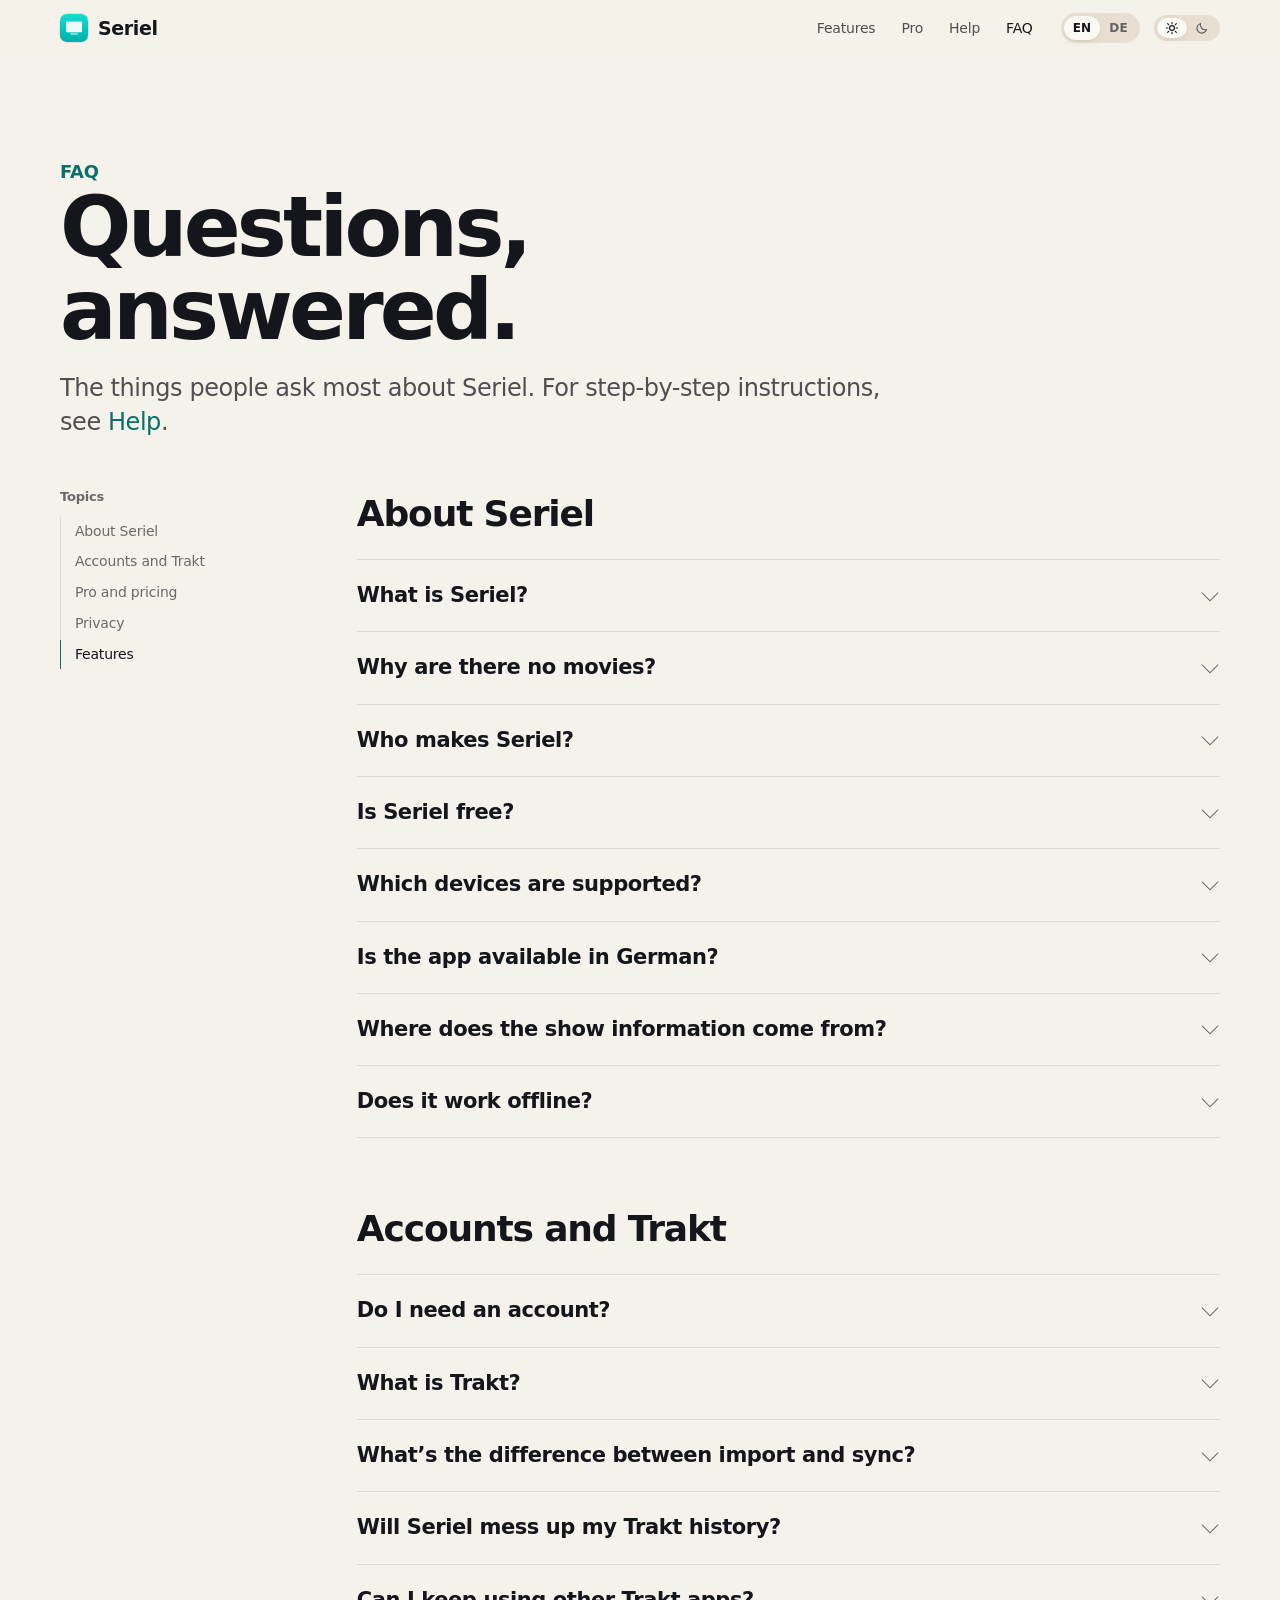
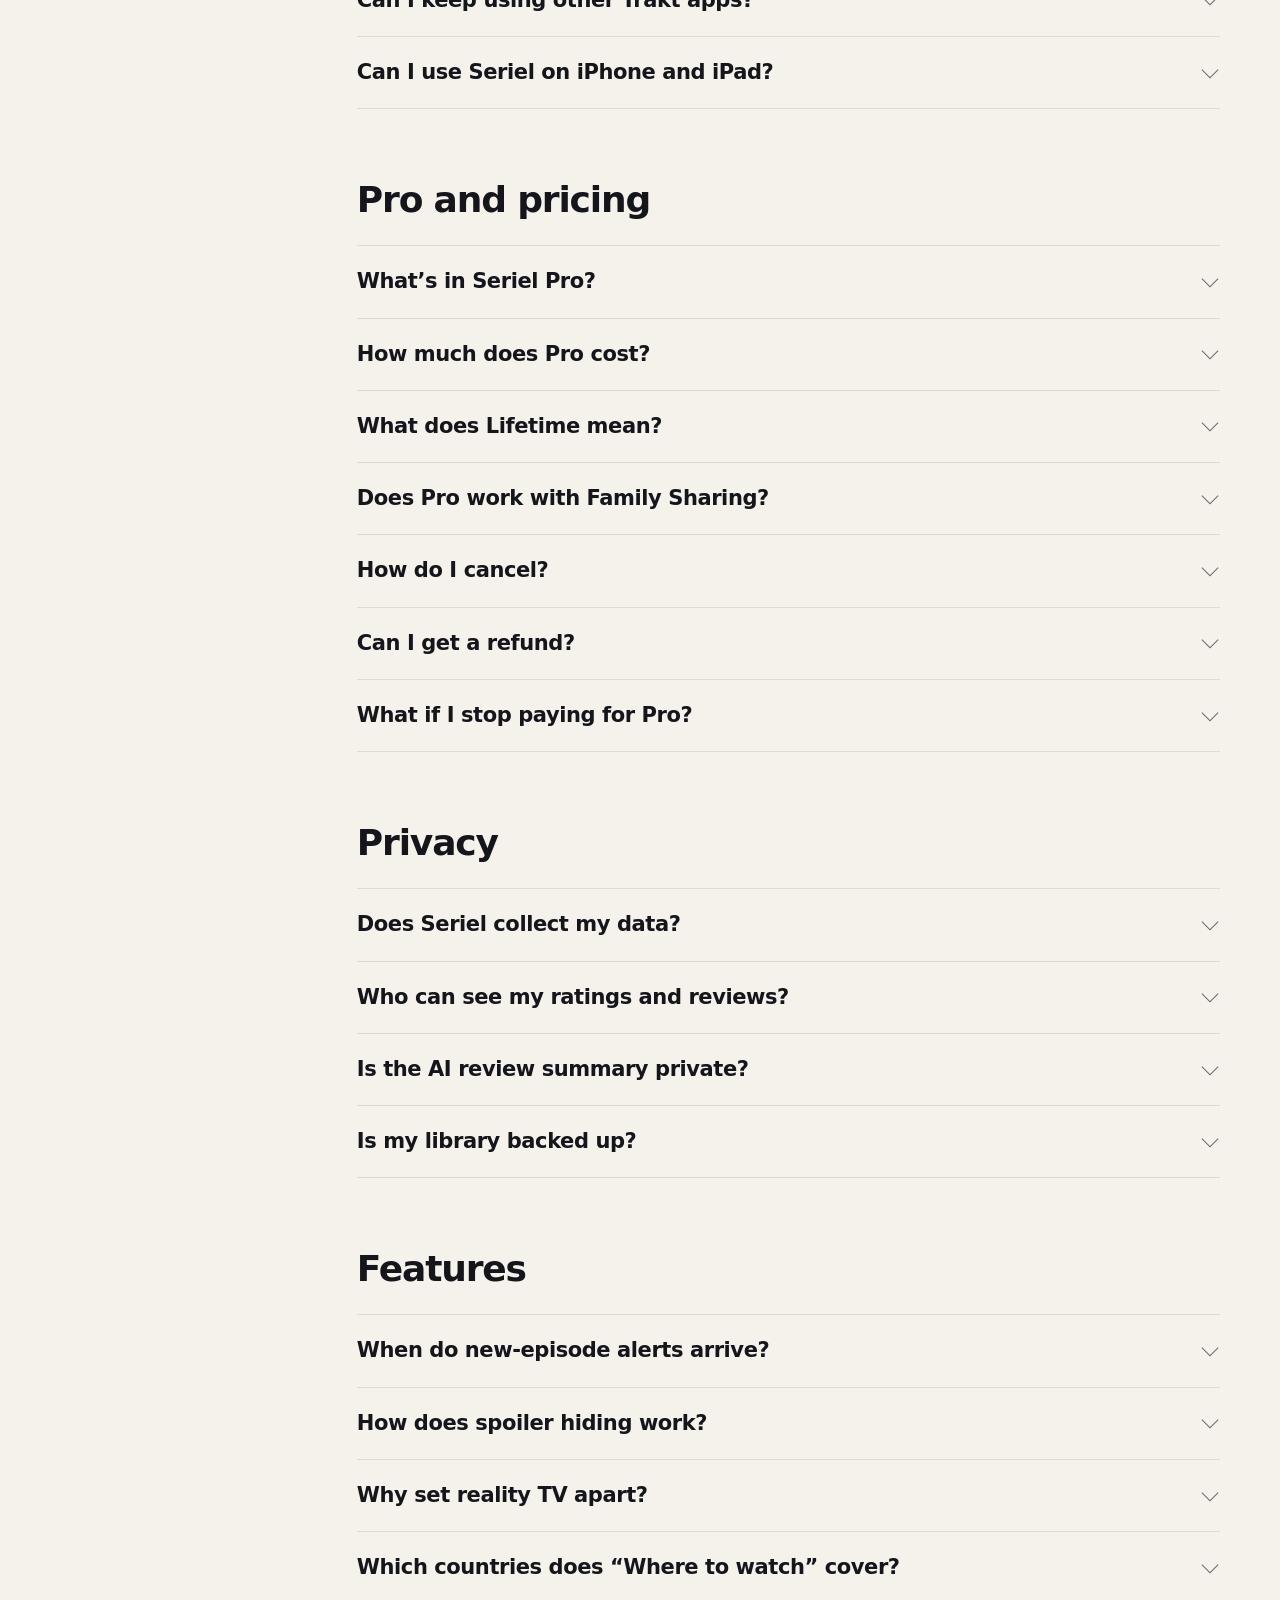
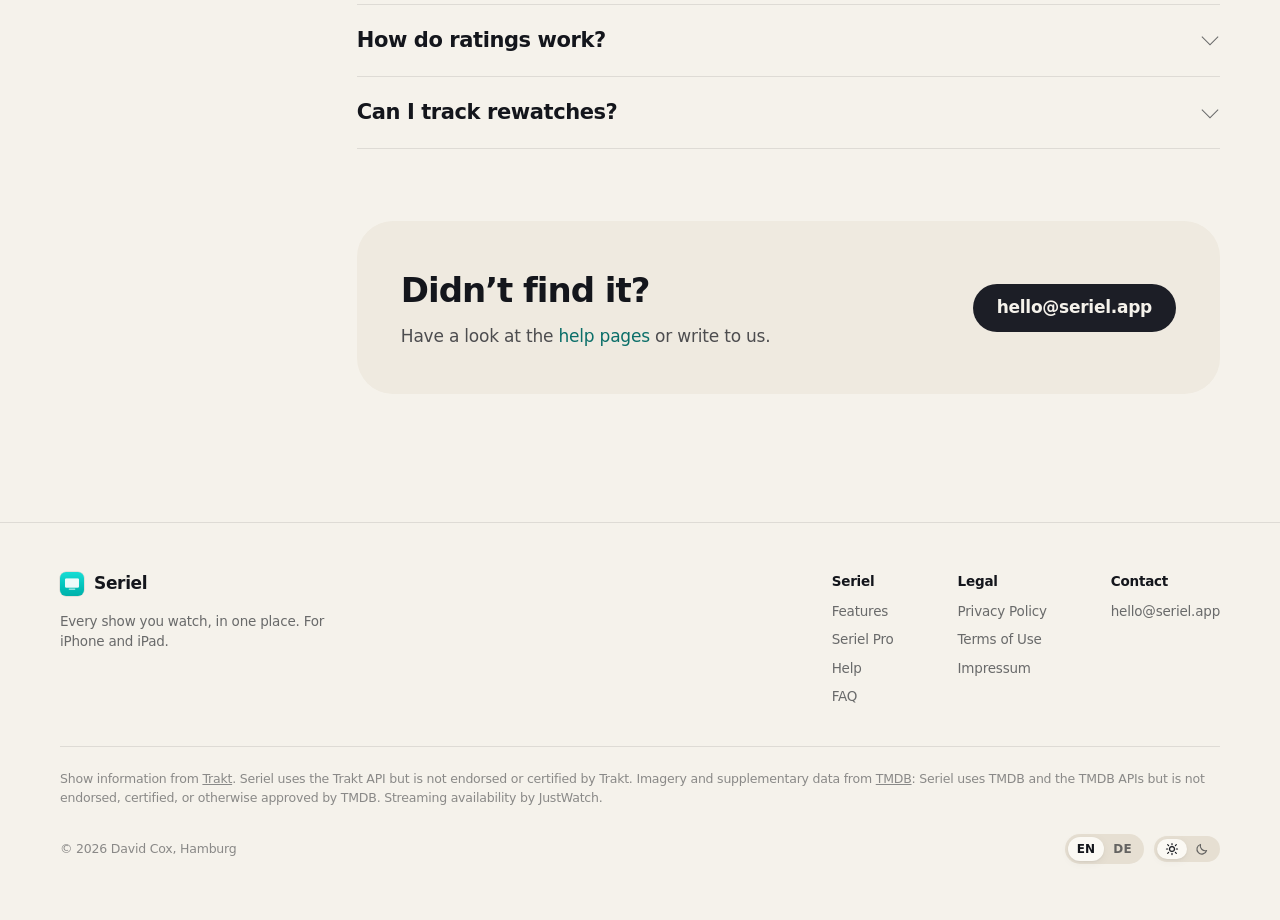
==== faq/index.html @ 0fe4dec2 "Answer why Seriel has no movies Both FAQs, on the home page and at /faq/, now say why Seriel only do" ====
<!DOCTYPE html>
<html lang="en" data-lang="en"
      data-title-en="FAQ · Seriel"
      data-title-de="Häufige Fragen · Seriel">
<head>
    <meta charset="utf-8">
    <meta name="viewport" content="width=device-width, initial-scale=1, viewport-fit=cover">
    <title>FAQ · Seriel</title>
    <meta name="description" content="Frequently asked questions about Seriel: accounts, Trakt, Seriel Pro, pricing, privacy and features.">
    <link rel="canonical" href="https://seriel.app/faq/">
    <meta name="theme-color" content="#F5F2EB" media="(prefers-color-scheme: light)">
    <meta name="theme-color" content="#0B0C10" media="(prefers-color-scheme: dark)">
    <link rel="icon" href="/favicon.ico" sizes="any">
    <link rel="icon" type="image/png" sizes="32x32" href="/images/favicon-32.png">
    <link rel="apple-touch-icon" href="/images/apple-touch-icon.png">
    <link rel="stylesheet" href="/css/site.css">
    <script>
        (function () {
            var d = document.documentElement, l = null;
            d.classList.add('js');
            try { var th = localStorage.getItem('seriel.theme'); if (th === 'light' || th === 'dark') d.setAttribute('data-theme', th); } catch (e) {}
            if (location.hash === '#de' || location.hash === '#en') l = location.hash.slice(1);
            if (!l) { try { l = localStorage.getItem('seriel.lang'); } catch (e) {} }
            if (l !== 'en' && l !== 'de') {
                l = ((navigator.languages && navigator.languages[0]) || navigator.language || 'en').toLowerCase().indexOf('de') === 0 ? 'de' : 'en';
            }
            d.setAttribute('data-lang', l); d.setAttribute('lang', l);
            var t = d.getAttribute('data-title-' + l); if (t) document.title = t;
        })();
    </script>
</head>
<body>

<svg xmlns="http://www.w3.org/2000/svg" aria-hidden="true" focusable="false" style="position:absolute;width:0;height:0;overflow:hidden">
  <symbol id="i-arrow" viewBox="0 0 24 24" fill="none" stroke="currentColor" stroke-width="2.2" stroke-linecap="round" stroke-linejoin="round"><path d="M5 12h13M13 6l6 6-6 6"/></symbol>
</svg>

<a class="skip-link" href="#main"><span lang="en">Skip to content</span><span lang="de">Zum Inhalt</span></a>

<header class="nav">
  <div class="wrap nav-inner">
    <a class="brand" href="/" aria-label="Seriel">
      <img src="/images/app-icon-192.png" alt="" width="28" height="28">Seriel
    </a>
    <nav aria-label="Main">
      <ul class="nav-links">
        <li><a href="/#features"><span lang="en">Features</span><span lang="de">Funktionen</span></a></li>
        <li><a href="/#pro">Pro</a></li>
        <li><a href="/help/"><span lang="en">Help</span><span lang="de">Hilfe</span></a></li>
        <li><a href="/faq/" aria-current="page">FAQ</a></li>
      </ul>
    </nav>
    <div class="nav-tools">
      <div class="lang" role="group" aria-label="Language / Sprache">
        <button type="button" data-lang-set="en" aria-pressed="true">EN</button>
        <button type="button" data-lang-set="de" aria-pressed="false">DE</button>
      </div>
      <div class="lang theme" role="group" aria-label="Appearance" data-label-en="Appearance" data-label-de="Darstellung">
        <button type="button" data-theme-set="light" aria-pressed="false" aria-label="Light" data-label-en="Light" data-label-de="Hell"><svg viewBox="0 0 24 24" fill="none" stroke="currentColor" stroke-width="2" stroke-linecap="round" aria-hidden="true"><circle cx="12" cy="12" r="4.2"/><path d="M12 2.5v2.2M12 19.3v2.2M4.6 4.6l1.6 1.6M17.8 17.8l1.6 1.6M2.5 12h2.2M19.3 12h2.2M4.6 19.4l1.6-1.6M17.8 6.2l1.6-1.6"/></svg></button>
        <button type="button" data-theme-set="dark" aria-pressed="false" aria-label="Dark" data-label-en="Dark" data-label-de="Dunkel"><svg viewBox="0 0 24 24" fill="none" stroke="currentColor" stroke-width="2" stroke-linejoin="round" aria-hidden="true"><path d="M19.8 14.6A8.4 8.4 0 0 1 9.4 4.2a8.4 8.4 0 1 0 10.4 10.4z"/></svg></button>
      </div>
      <button class="nav-menu-btn" type="button" aria-expanded="false" aria-controls="nav-sheet" data-label-en="Menu" data-label-de="Menü" aria-label="Menu"><span></span><span></span></button>
    </div>
  </div>
  <div class="nav-sheet" id="nav-sheet">
    <ul>
      <li><a href="/#features"><span lang="en">Features</span><span lang="de">Funktionen</span></a></li>
      <li><a href="/#pro">Seriel Pro</a></li>
      <li><a href="/help/"><span lang="en">Help</span><span lang="de">Hilfe</span></a></li>
      <li><a href="/faq/">FAQ</a></li>
    </ul>
    <div class="prefs">
      <div class="lang" role="group" aria-label="Language / Sprache">
      <button type="button" data-lang-set="en" aria-pressed="true">English</button>
      <button type="button" data-lang-set="de" aria-pressed="false">Deutsch</button>
    </div>
      <div class="lang theme" role="group" aria-label="Appearance" data-label-en="Appearance" data-label-de="Darstellung">
        <button type="button" data-theme-set="light" aria-pressed="false"><svg viewBox="0 0 24 24" fill="none" stroke="currentColor" stroke-width="2" stroke-linecap="round" aria-hidden="true"><circle cx="12" cy="12" r="4.2"/><path d="M12 2.5v2.2M12 19.3v2.2M4.6 4.6l1.6 1.6M17.8 17.8l1.6 1.6M2.5 12h2.2M19.3 12h2.2M4.6 19.4l1.6-1.6M17.8 6.2l1.6-1.6"/></svg><span lang="en">Light</span><span lang="de">Hell</span></button>
        <button type="button" data-theme-set="dark" aria-pressed="false"><svg viewBox="0 0 24 24" fill="none" stroke="currentColor" stroke-width="2" stroke-linejoin="round" aria-hidden="true"><path d="M19.8 14.6A8.4 8.4 0 0 1 9.4 4.2a8.4 8.4 0 1 0 10.4 10.4z"/></svg><span lang="en">Dark</span><span lang="de">Dunkel</span></button>
      </div>
    </div>
  </div>
</header>

<main id="main">
  <section class="doc-hero">
    <div class="wrap">
      <p class="eyebrow">FAQ</p>
      <h1 class="display"><span lang="en">Questions, answered.</span><span lang="de">Fragen und Antworten.</span></h1>
      <p class="lead">
        <span lang="en">The things people ask most about Seriel. For step-by-step instructions, see <a class="text-link" href="/help/">Help</a>.</span>
        <span lang="de">Was am häufigsten zu Seriel gefragt wird. Schritt-für-Schritt-Anleitungen findest du in der <a class="text-link" href="/help/">Hilfe</a>.</span>
      </p>
    </div>
  </section>

  <div class="wrap doc-layout">
    <nav class="toc" aria-label="Topics">
      <b><span lang="en">Topics</span><span lang="de">Themen</span></b>
      <ol>
        <li><a href="#about"><span lang="en">About Seriel</span><span lang="de">Über Seriel</span></a></li>
        <li><a href="#accounts"><span lang="en">Accounts and Trakt</span><span lang="de">Konten und Trakt</span></a></li>
        <li><a href="#pro"><span lang="en">Pro and pricing</span><span lang="de">Pro und Preise</span></a></li>
        <li><a href="#privacy"><span lang="en">Privacy</span><span lang="de">Datenschutz</span></a></li>
        <li><a href="#features"><span lang="en">Features</span><span lang="de">Funktionen</span></a></li>
      </ol>
    </nav>

    <div>
      <!-- ========================================================== -->
      <section class="help-group" id="about" data-toc-section>
        <h2><span lang="en">About Seriel</span><span lang="de">Über Seriel</span></h2>
        <div class="faq">
          <details id="what-is">
            <summary><span lang="en">What is Seriel?</span><span lang="de">Was ist Seriel?</span></summary>
            <div class="answer">
              <p lang="en">A TV tracker for iPhone and iPad. It remembers where you are in every show, tells you when new episodes air and keeps your history, ratings and reviews. It&rsquo;s designed to be calm and private: no account, no ads, no feed.</p>
              <p lang="de">Ein Serien-Tracker für iPhone und iPad. Seriel merkt sich, wo du in jeder Serie bist, sagt dir, wann neue Folgen laufen, und bewahrt Verlauf, Bewertungen und Rezensionen auf. Ruhig und privat gestaltet: kein Konto, keine Werbung, kein Feed.</p>
            </div>
          </details>
          <details id="movies">
            <summary><span lang="en">Why are there no movies?</span><span lang="de">Warum gibt es keine Filme?</span></summary>
            <div class="answer">
              <p lang="en">Because Seriel is built around how TV works. A show stays with you for months or years: episodes arrive week by week, you stop halfway through a season, you wait for it to come back. Today, Schedule, Library and your alerts are all shaped around that rhythm.</p>
              <p lang="en">A film is one evening with a beginning and an end. Fitting films into those screens would make every one of them a little worse at its job, so Seriel does one thing and does it properly: TV.</p>
              <p lang="en">For films, there&rsquo;s <a href="https://ciniel.app" rel="noopener">Ciniel</a>, a film journal for iPhone from the same maker.</p>
              <p lang="de">Weil Seriel darauf gebaut ist, wie Serien funktionieren. Eine Serie begleitet dich über Monate oder Jahre: Folgen kommen Woche für Woche, du hörst mitten in einer Staffel auf, du wartest, bis sie zurückkommt. Heute, Programm, Bibliothek und deine Mitteilungen sind genau auf diesen Rhythmus ausgelegt.</p>
              <p lang="de">Ein Film ist ein Abend mit Anfang und Ende. Filme in diese Ansichten zu packen, würde jede davon ein bisschen schlechter machen. Deshalb macht Seriel eine Sache, und die richtig: Serien.</p>
              <p lang="de">Für Filme gibt es <a href="https://ciniel.app" rel="noopener">Ciniel</a>, ein Filmtagebuch fürs iPhone vom selben Entwickler.</p>
            </div>
          </details>
          <details id="who">
            <summary><span lang="en">Who makes Seriel?</span><span lang="de">Wer macht Seriel?</span></summary>
            <div class="answer">
              <p lang="en">One independent developer in Hamburg, Germany. There are no investors and no advertising; the app is funded by people who choose Seriel Pro.</p>
              <p lang="de">Ein unabhängiger Entwickler in Hamburg. Es gibt keine Investoren und keine Werbung; die App wird von denen getragen, die sich für Seriel Pro entscheiden.</p>
            </div>
          </details>
          <details id="free">
            <summary><span lang="en">Is Seriel free?</span><span lang="de">Ist Seriel kostenlos?</span></summary>
            <div class="answer">
              <p lang="en">Yes. The free plan keeps up to 10 shows in live sync, with alerts for them, plus an unlimited watchlist, ratings, reviews and a one-time Trakt import. <a href="#pro-what">Seriel Pro</a> removes the limit and adds more.</p>
              <p lang="de">Ja. Der kostenlose Plan hält bis zu 10 Serien aktiv, mit Mitteilungen dafür, dazu eine unbegrenzte Merkliste, Bewertungen, Rezensionen und einen einmaligen Trakt-Import. <a href="#pro-what">Seriel Pro</a> hebt die Grenze auf und bringt mehr.</p>
            </div>
          </details>
          <details id="devices">
            <summary><span lang="en">Which devices are supported?</span><span lang="de">Welche Geräte werden unterstützt?</span></summary>
            <div class="answer">
              <p lang="en">iPhone and iPad with iOS or iPadOS 26 or later. There&rsquo;s no Android, web or Mac version.</p>
              <p lang="de">iPhone und iPad mit iOS bzw. iPadOS 26 oder neuer. Eine Android-, Web- oder Mac-Version gibt es nicht.</p>
            </div>
          </details>
          <details id="language">
            <summary><span lang="en">Is the app available in German?</span><span lang="de">Gibt es die App auf Deutsch?</span></summary>
            <div class="answer">
              <p lang="en">Not yet. The app, and the show information it gets from Trakt, is currently in English. Artwork such as title logos follows your device&rsquo;s language where TMDB has it.</p>
              <p lang="de">Noch nicht. Die App und die Serieninformationen von Trakt sind derzeit auf Englisch. Bilder wie Titel-Logos folgen der Sprache deines Geräts, soweit TMDB sie hat.</p>
            </div>
          </details>
          <details id="sources">
            <summary><span lang="en">Where does the show information come from?</span><span lang="de">Woher kommen die Serieninformationen?</span></summary>
            <div class="answer">
              <p lang="en">Shows, episodes, air dates and community reviews come from <a href="https://trakt.tv" rel="noopener">Trakt</a>. Artwork and supplementary details come from <a href="https://www.themoviedb.org" rel="noopener">TMDB</a>, and streaming availability from JustWatch. All three are maintained by their own communities and companies.</p>
              <p lang="de">Serien, Folgen, Sendetermine und Rezensionen der Community kommen von <a href="https://trakt.tv" rel="noopener">Trakt</a>. Bilder und ergänzende Angaben kommen von <a href="https://www.themoviedb.org" rel="noopener">TMDB</a>, die Streaming-Verfügbarkeit von JustWatch. Alle drei werden von eigenen Communitys und Unternehmen gepflegt.</p>
            </div>
          </details>
          <details id="offline">
            <summary><span lang="en">Does it work offline?</span><span lang="de">Funktioniert die App offline?</span></summary>
            <div class="answer">
              <p lang="en">Mostly. Your library, marking and rating work offline, and shows you&rsquo;ve opened are kept on the device. New information and artwork need a connection.</p>
              <p lang="de">Größtenteils. Deine Bibliothek, das Abhaken und Bewerten funktionieren offline, und geöffnete Serien bleiben auf dem Gerät. Neue Informationen und Bilder brauchen eine Verbindung.</p>
            </div>
          </details>
        </div>
      </section>

      <!-- ========================================================== -->
      <section class="help-group" id="accounts" data-toc-section>
        <h2><span lang="en">Accounts and Trakt</span><span lang="de">Konten und Trakt</span></h2>
        <div class="faq">
          <details id="account">
            <summary><span lang="en">Do I need an account?</span><span lang="de">Brauche ich ein Konto?</span></summary>
            <div class="answer">
              <p lang="en">No. Seriel works without signing up anywhere. Your library lives on your device from the first tap.</p>
              <p lang="de">Nein. Seriel funktioniert, ohne dass du dich irgendwo registrierst. Deine Bibliothek liegt ab dem ersten Tipp auf deinem Gerät.</p>
            </div>
          </details>
          <details id="trakt">
            <summary><span lang="en">What is Trakt?</span><span lang="de">Was ist Trakt?</span></summary>
            <div class="answer">
              <p lang="en"><a href="https://trakt.tv" rel="noopener">Trakt</a> is an independent service where many people keep their watch history, shared across lots of apps. Seriel uses Trakt&rsquo;s catalogue for show information. Having your own Trakt account is optional.</p>
              <p lang="de"><a href="https://trakt.tv" rel="noopener">Trakt</a> ist ein unabhängiger Dienst, bei dem viele ihren Verlauf führen, geteilt über viele Apps. Seriel nutzt Trakts Katalog für Serieninformationen. Ein eigenes Trakt-Konto ist freiwillig.</p>
            </div>
          </details>
          <details id="import-vs-sync">
            <summary><span lang="en">What&rsquo;s the difference between import and sync?</span><span lang="de">Was ist der Unterschied zwischen Import und Sync?</span></summary>
            <div class="answer">
              <p lang="en"><strong>Import</strong> (free) copies a public Trakt profile into Seriel once. Afterwards the two are independent. <strong>Sync</strong> (Seriel Pro) signs you in to Trakt and keeps both in step: what you do in Seriel reaches Trakt, and changes on Trakt come into Seriel. <a href="/help/#trakt">How it works</a>.</p>
              <p lang="de"><strong>Import</strong> (kostenlos) übernimmt ein öffentliches Trakt-Profil einmalig in Seriel. Danach sind beide unabhängig. <strong>Sync</strong> (Seriel Pro) meldet dich bei Trakt an und hält beides im Gleichschritt: Was du in Seriel tust, landet auf Trakt, und Änderungen auf Trakt kommen in Seriel an. <a href="/help/#trakt">So funktioniert es</a>.</p>
            </div>
          </details>
          <details id="history">
            <summary><span lang="en">Will Seriel mess up my Trakt history?</span><span lang="de">Bringt Seriel meinen Trakt-Verlauf durcheinander?</span></summary>
            <div class="answer">
              <p lang="en">No. Before anything changes, Seriel compares your library with your Trakt account and lists every difference. You pick, item by item, which version stays. Nothing reaches or leaves Trakt that you didn&rsquo;t choose, and watches keep their own dates.</p>
              <p lang="de">Nein. Bevor sich etwas ändert, vergleicht Seriel deine Bibliothek mit deinem Trakt-Konto und listet jeden Unterschied auf. Du wählst Punkt für Punkt, welche Version bleibt. Nichts kommt auf Trakt oder verschwindet von dort, ohne dass du es gewählt hast, und Folgen behalten ihr eigenes Datum.</p>
            </div>
          </details>
          <details id="other-apps">
            <summary><span lang="en">Can I keep using other Trakt apps?</span><span lang="de">Kann ich weiter andere Trakt-Apps nutzen?</span></summary>
            <div class="answer">
              <p lang="en">Yes. With Trakt sync, anything you log in another Trakt-connected app or on trakt.tv comes into Seriel, and the other way round.</p>
              <p lang="de">Ja. Mit Trakt-Sync kommt alles, was du in einer anderen mit Trakt verbundenen App oder auf trakt.tv einträgst, in Seriel an, und umgekehrt.</p>
            </div>
          </details>
          <details id="multi-device">
            <summary><span lang="en">Can I use Seriel on iPhone and iPad?</span><span lang="de">Kann ich Seriel auf iPhone und iPad nutzen?</span></summary>
            <div class="answer">
              <p lang="en">Yes. Each device keeps its own library; to keep them in step, connect both to the same Trakt account with Seriel Pro. Pro bought with your Apple Account works on all your devices.</p>
              <p lang="de">Ja. Jedes Gerät hat seine eigene Bibliothek; damit sie gleich bleiben, verbinde beide mit Seriel Pro mit demselben Trakt-Konto. Pro, gekauft mit deinem Apple Account, gilt auf all deinen Geräten.</p>
            </div>
          </details>
        </div>
      </section>

      <!-- ========================================================== -->
      <section class="help-group" id="pro" data-toc-section>
        <h2><span lang="en">Pro and pricing</span><span lang="de">Pro und Preise</span></h2>
        <div class="faq">
          <details id="pro-what">
            <summary><span lang="en">What&rsquo;s in Seriel Pro?</span><span lang="de">Was steckt in Seriel Pro?</span></summary>
            <div class="answer">
              <p lang="en">Unlimited shows in live sync, two-way Trakt sync, alerts for every show, where to watch for your country, spoiler hiding and a separate section for reality TV.</p>
              <p lang="de">Unbegrenzt viele aktive Serien, Trakt-Sync in beide Richtungen, Mitteilungen für jede Serie, Streaming-Verfügbarkeit für dein Land, Spoilerschutz und ein eigener Bereich für Reality-TV.</p>
            </div>
          </details>
          <details id="price">
            <summary><span lang="en">How much does Pro cost?</span><span lang="de">Was kostet Pro?</span></summary>
            <div class="answer">
              <p lang="en">Pro is available as a monthly or yearly subscription, or as a one-time Lifetime purchase. Prices vary by country; the App Store shows you the price in your currency, including tax, before you buy.</p>
              <p lang="de">Pro gibt es als Monats- oder Jahresabo oder als einmaligen Lifetime-Kauf. Die Preise unterscheiden sich je nach Land; der App Store zeigt dir vor dem Kauf den Preis in deiner Währung inklusive Steuern.</p>
            </div>
          </details>
          <details id="lifetime">
            <summary><span lang="en">What does Lifetime mean?</span><span lang="de">Was bedeutet Lifetime?</span></summary>
            <div class="answer">
              <p lang="en">You pay once and Pro stays unlocked for as long as Seriel is offered. It&rsquo;s the lifetime of the app, not a subscription. See the <a href="/terms/#en-4">terms</a> for the details.</p>
              <p lang="de">Du zahlst einmal, und Pro bleibt freigeschaltet, solange es Seriel gibt. Gemeint ist die Lebensdauer der App, kein Abo. Details stehen in den <a href="/terms/#de-4">Nutzungsbedingungen</a>.</p>
            </div>
          </details>
          <details id="family">
            <summary><span lang="en">Does Pro work with Family Sharing?</span><span lang="de">Funktioniert Pro mit der Familienfreigabe?</span></summary>
            <div class="answer">
              <p lang="en">Yes, every Pro option can be shared with your family group.</p>
              <p lang="de">Ja, jede Pro-Variante lässt sich mit deiner Familiengruppe teilen.</p>
            </div>
          </details>
          <details id="cancel">
            <summary><span lang="en">How do I cancel?</span><span lang="de">Wie kündige ich?</span></summary>
            <div class="answer">
              <p lang="en">Subscriptions are managed by Apple: Settings &rsaquo; your name &rsaquo; Subscriptions &rsaquo; Seriel. Cancel at least 24 hours before renewal; Pro stays on until the end of the paid period. <a href="/help/#cancel">Step by step</a>.</p>
              <p lang="de">Abos verwaltet Apple: Einstellungen &rsaquo; dein Name &rsaquo; Abonnements &rsaquo; Seriel. Kündige mindestens 24 Stunden vor der Verlängerung; Pro bleibt bis zum Ende des bezahlten Zeitraums aktiv. <a href="/help/#cancel">Schritt für Schritt</a>.</p>
            </div>
          </details>
          <details id="refund">
            <summary><span lang="en">Can I get a refund?</span><span lang="de">Kann ich mein Geld zurückbekommen?</span></summary>
            <div class="answer">
              <p lang="en">Apple handles payments and refunds. Request one at <a href="https://reportaproblem.apple.com" rel="noopener">reportaproblem.apple.com</a>. Your statutory rights apply.</p>
              <p lang="de">Zahlungen und Erstattungen wickelt Apple ab. Beantrage eine Erstattung unter <a href="https://reportaproblem.apple.com" rel="noopener">reportaproblem.apple.com</a>. Deine gesetzlichen Rechte gelten.</p>
            </div>
          </details>
          <details id="after-pro">
            <summary><span lang="en">What if I stop paying for Pro?</span><span lang="de">Was, wenn ich Pro nicht mehr bezahle?</span></summary>
            <div class="answer">
              <p lang="en">You keep everything. Your library stays as it is, up to ten shows stay live and the rest are paused rather than removed. Trakt sync pauses until you come back.</p>
              <p lang="de">Du behältst alles. Deine Bibliothek bleibt, wie sie ist, bis zu zehn Serien bleiben aktiv und der Rest wird pausiert statt gelöscht. Der Trakt-Sync pausiert, bis du zurückkommst.</p>
            </div>
          </details>
        </div>
      </section>

      <!-- ========================================================== -->
      <section class="help-group" id="privacy" data-toc-section>
        <h2><span lang="en">Privacy</span><span lang="de">Datenschutz</span></h2>
        <div class="faq">
          <details id="collect">
            <summary><span lang="en">Does Seriel collect my data?</span><span lang="de">Sammelt Seriel meine Daten?</span></summary>
            <div class="answer">
              <p lang="en">No. There are no Seriel servers, no analytics and no ads. Your library stays on your device. To load shows and artwork, the app asks Trakt and TMDB directly, which means they see your IP address and what&rsquo;s requested. All of it is explained in the <a href="/privacy/">privacy policy</a>.</p>
              <p lang="de">Nein. Es gibt keine Seriel-Server, keine Analyse und keine Werbung. Deine Bibliothek bleibt auf deinem Gerät. Für Serien und Bilder fragt die App direkt bei Trakt und TMDB an; diese sehen dabei deine IP-Adresse und was abgerufen wird. Alles steht in der <a href="/privacy/">Datenschutzerklärung</a>.</p>
            </div>
          </details>
          <details id="public">
            <summary><span lang="en">Who can see my ratings and reviews?</span><span lang="de">Wer sieht meine Bewertungen und Rezensionen?</span></summary>
            <div class="answer">
              <p lang="en">Nobody, unless you sync with Trakt. Then reviews and comments are posted to Trakt, where they&rsquo;re public under your username, and your Trakt privacy settings decide who sees your history and ratings.</p>
              <p lang="de">Niemand, solange du nicht mit Trakt synchronisierst. Dann werden Rezensionen und Kommentare bei Trakt veröffentlicht und sind dort mit deinem Benutzernamen öffentlich; wer deinen Verlauf und deine Bewertungen sieht, bestimmen deine Trakt-Einstellungen.</p>
            </div>
          </details>
          <details id="ai">
            <summary><span lang="en">Is the AI review summary private?</span><span lang="de">Ist die KI-Zusammenfassung privat?</span></summary>
            <div class="answer">
              <p lang="en">Yes. It&rsquo;s written by Apple Intelligence on your device from public reviews. Nothing is sent anywhere to make it.</p>
              <p lang="de">Ja. Apple Intelligence erstellt sie auf deinem Gerät aus öffentlichen Rezensionen. Dafür wird nichts versendet.</p>
            </div>
          </details>
          <details id="backup">
            <summary><span lang="en">Is my library backed up?</span><span lang="de">Wird meine Bibliothek gesichert?</span></summary>
            <div class="answer">
              <p lang="en">It&rsquo;s part of your device backup, so iCloud Backup or a backup to your computer includes it. With Trakt sync, your history is on Trakt as well.</p>
              <p lang="de">Sie ist Teil deines Geräte-Backups, ist also in einem iCloud-Backup oder einem Backup auf deinem Computer enthalten. Mit Trakt-Sync liegt dein Verlauf zusätzlich bei Trakt.</p>
            </div>
          </details>
        </div>
      </section>

      <!-- ========================================================== -->
      <section class="help-group" id="features" data-toc-section>
        <h2><span lang="en">Features</span><span lang="de">Funktionen</span></h2>
        <div class="faq">
          <details id="alerts">
            <summary><span lang="en">When do new-episode alerts arrive?</span><span lang="de">Wann kommen Mitteilungen zu neuen Folgen?</span></summary>
            <div class="answer">
              <p lang="en">Once, at the episode&rsquo;s air time in your time zone. You can also be told about new seasons, renewals and finales. <a href="/help/#alerts-on">Set them up</a>.</p>
              <p lang="de">Einmal, zur Sendezeit der Folge in deiner Zeitzone. Du kannst dich außerdem über neue Staffeln, Verlängerungen und Serienenden informieren lassen. <a href="/help/#alerts-on">Einrichten</a>.</p>
            </div>
          </details>
          <details id="spoilers">
            <summary><span lang="en">How does spoiler hiding work?</span><span lang="de">Wie funktioniert der Spoilerschutz?</span></summary>
            <div class="answer">
              <p lang="en">With Hide spoilers on (Pro), stills of unwatched episodes are blurred, their titles are held back and their descriptions covered, until you&rsquo;ve watched them. Synopses of seasons ahead of you are covered too. Tap to reveal anything.</p>
              <p lang="de">Mit Hide spoilers (Pro) werden Standbilder ungesehener Folgen unscharf, ihre Titel zurückgehalten und Beschreibungen verdeckt, bis du sie gesehen hast. Auch Inhaltsangaben späterer Staffeln sind verdeckt. Ein Tipp zeigt alles.</p>
            </div>
          </details>
          <details id="reality">
            <summary><span lang="en">Why set reality TV apart?</span><span lang="de">Warum Reality-TV getrennt halten?</span></summary>
            <div class="answer">
              <p lang="en">Some people like their reality shows out of the same list as their dramas. With Set reality apart (Pro), reality shows leave Today, Schedule and Library and live in their own section, reached from a card on Today. You still get every new episode.</p>
              <p lang="de">Manche möchten ihre Reality-Shows nicht in derselben Liste wie ihre Dramen. Mit Set reality apart (Pro) verlassen Reality-Shows Today, Schedule und Library und bekommen einen eigenen Bereich, erreichbar über eine Karte auf Today. Neue Folgen verpasst du trotzdem nicht.</p>
            </div>
          </details>
          <details id="where">
            <summary><span lang="en">Which countries does &ldquo;Where to watch&rdquo; cover?</span><span lang="de">Für welche Länder gibt es &bdquo;Where to watch&rdquo;?</span></summary>
            <div class="answer">
              <p lang="en">Every country JustWatch covers, which includes Germany, Austria, Switzerland, the UK, the US and many more. Seriel uses your device&rsquo;s region, and you can change it in Settings.</p>
              <p lang="de">Alle Länder, die JustWatch abdeckt, darunter Deutschland, Österreich, die Schweiz, Großbritannien, die USA und viele weitere. Seriel nutzt die Region deines Geräts; du kannst sie in Settings ändern.</p>
            </div>
          </details>
          <details id="ratings">
            <summary><span lang="en">How do ratings work?</span><span lang="de">Wie funktionieren Bewertungen?</span></summary>
            <div class="answer">
              <p lang="en">Five stars, with half stars. They match Trakt&rsquo;s 10-point scale exactly, so nothing gets rounded when you sync. Shows rated four and a half stars or more go into your Hall of Fame.</p>
              <p lang="de">Fünf Sterne, mit halben Sternen. Sie entsprechen genau Trakts 10-Punkte-Skala, beim Sync wird also nichts gerundet. Serien mit viereinhalb Sternen oder mehr kommen in deine Hall of Fame.</p>
            </div>
          </details>
          <details id="rewatches">
            <summary><span lang="en">Can I track rewatches?</span><span lang="de">Kann ich erneutes Anschauen festhalten?</span></summary>
            <div class="answer">
              <p lang="en">Yes. Start a rewatch on a finished show and every episode keeps each time you saw it, with its own date.</p>
              <p lang="de">Ja. Starte bei einer beendeten Serie ein erneutes Anschauen, und jede Folge behält jedes Mal mit eigenem Datum.</p>
            </div>
          </details>
        </div>
      </section>

      <section class="contact-card">
        <div>
          <h2><span lang="en">Didn&rsquo;t find it?</span><span lang="de">Nicht gefunden?</span></h2>
          <p><span lang="en">Have a look at the <a class="text-link" href="/help/">help pages</a> or write to us.</span><span lang="de">Schau in die <a class="text-link" href="/help/">Hilfe</a> oder schreib uns.</span></p>
        </div>
        <a class="btn btn-ink" href="mailto:hello@seriel.app">hello@seriel.app</a>
      </section>
    </div>
  </div>
</main>

<footer class="footer">
  <div class="wrap">
    <div class="footer-top">
      <div>
        <a class="brand" href="/"><img src="/images/app-icon-192.png" alt="" width="24" height="24">Seriel</a>
        <p style="margin-top:10px;max-width:22em"><span lang="en">Every show you watch, in one place. For iPhone and iPad.</span><span lang="de">Jede Serie, die du schaust, an einem Ort. Für iPhone und iPad.</span></p>
      </div>
      <div class="footer-cols">
        <div class="footer-col">
          <b>Seriel</b>
          <ul>
            <li><a href="/#features"><span lang="en">Features</span><span lang="de">Funktionen</span></a></li>
            <li><a href="/#pro">Seriel Pro</a></li>
            <li><a href="/help/"><span lang="en">Help</span><span lang="de">Hilfe</span></a></li>
            <li><a href="/faq/" aria-current="page">FAQ</a></li>
          </ul>
        </div>
        <div class="footer-col">
          <b><span lang="en">Legal</span><span lang="de">Rechtliches</span></b>
          <ul>
            <li><a href="/privacy/"><span lang="en">Privacy Policy</span><span lang="de">Datenschutz</span></a></li>
            <li><a href="/terms/"><span lang="en">Terms of Use</span><span lang="de">Nutzungsbedingungen</span></a></li>
            <li><a href="/impressum/">Impressum</a></li>
          </ul>
        </div>
        <div class="footer-col">
          <b><span lang="en">Contact</span><span lang="de">Kontakt</span></b>
          <ul><li><a href="mailto:hello@seriel.app">hello@seriel.app</a></li></ul>
        </div>
      </div>
    </div>
    <div class="footer-fine">
      <p lang="en">Show information from <a href="https://trakt.tv" rel="noopener">Trakt</a>. Seriel uses the Trakt API but is not endorsed or certified by Trakt. Imagery and supplementary data from <a href="https://www.themoviedb.org" rel="noopener">TMDB</a>: Seriel uses TMDB and the TMDB APIs but is not endorsed, certified, or otherwise approved by TMDB. Streaming availability by JustWatch.</p>
      <p lang="de">Serieninformationen von <a href="https://trakt.tv" rel="noopener">Trakt</a>. Seriel nutzt die Trakt-API, ist aber nicht von Trakt geprüft oder zertifiziert. Bilder und ergänzende Daten von <a href="https://www.themoviedb.org" rel="noopener">TMDB</a>: Seriel uses TMDB and the TMDB APIs but is not endorsed, certified, or otherwise approved by TMDB. Streaming-Verfügbarkeit von JustWatch.</p>
      <div class="footer-bottom">
        <span>&copy; <span data-date="year">2026</span> David Cox, Hamburg</span>
        <div class="prefs">
          <div class="lang" role="group" aria-label="Language / Sprache">
          <button type="button" data-lang-set="en" aria-pressed="true">EN</button>
          <button type="button" data-lang-set="de" aria-pressed="false">DE</button>
        </div>
          <div class="lang theme" role="group" aria-label="Appearance" data-label-en="Appearance" data-label-de="Darstellung">
            <button type="button" data-theme-set="light" aria-pressed="false" aria-label="Light" data-label-en="Light" data-label-de="Hell"><svg viewBox="0 0 24 24" fill="none" stroke="currentColor" stroke-width="2" stroke-linecap="round" aria-hidden="true"><circle cx="12" cy="12" r="4.2"/><path d="M12 2.5v2.2M12 19.3v2.2M4.6 4.6l1.6 1.6M17.8 17.8l1.6 1.6M2.5 12h2.2M19.3 12h2.2M4.6 19.4l1.6-1.6M17.8 6.2l1.6-1.6"/></svg></button>
            <button type="button" data-theme-set="dark" aria-pressed="false" aria-label="Dark" data-label-en="Dark" data-label-de="Dunkel"><svg viewBox="0 0 24 24" fill="none" stroke="currentColor" stroke-width="2" stroke-linejoin="round" aria-hidden="true"><path d="M19.8 14.6A8.4 8.4 0 0 1 9.4 4.2a8.4 8.4 0 1 0 10.4 10.4z"/></svg></button>
          </div>
        </div>
      </div>
    </div>
  </div>
</footer>

<script src="/js/site.js"></script>
</body>
</html>
---- css/site.css ----
/* =====================================================================
   Seriel — site stylesheet
   Tokens mirror the app's DesignSystem.swift: paper & ink canvas, teal
   ("tide") for state, ember for celebration, system font only.
   ===================================================================== */

:root {
  color-scheme: light dark;

  --paper:   #F5F2EB;
  --paper-1: #EFEAE0;
  --paper-2: #E6DFD2;
  --paper-3: #DCD3C2;
  --lift:    #FBF9F4;

  --ink:   #14161C;
  --ink-2: rgba(20, 22, 28, .74);
  --ink-3: rgba(20, 22, 28, .62);
  --ink-4: rgba(20, 22, 28, .48);
  --hair:  rgba(20, 22, 28, .10);
  --hair-2: rgba(20, 22, 28, .16);

  --tide:      #0B6F69;
  --tide-soft: rgba(11, 111, 105, .10);
  --tide-glow: #1FCEC4;
  --ember:     #925425;
  --ember-soft: rgba(146, 84, 37, .10);

  --chip:    #1C1E26;
  --on-chip: #F5F2EB;

  --shadow-sm: 0 1px 2px rgba(20, 22, 28, .05), 0 2px 10px rgba(20, 22, 28, .05);
  --shadow-md: 0 2px 6px rgba(20, 22, 28, .05), 0 14px 36px rgba(20, 22, 28, .10);
  --shadow-lg: 0 6px 16px rgba(20, 22, 28, .08), 0 34px 90px rgba(20, 22, 28, .20);
  --nav-bg: rgba(245, 242, 235, .74);

  /* Components drawn inside the app renderings */
  --tabbar-bg: rgba(250, 248, 243, .78);
  --tabbar-shadow: inset 0 0 0 1px rgba(255, 255, 255, .7), 0 6px 22px rgba(0, 0, 0, .12);
  --tabbar-ink: #14161C;
  --tab-on: #0B6F69;
  --tab-on-bg: rgba(20, 22, 28, .06);
  --icon-cut: #F7F5F0;
  --glass-bg: rgba(255, 255, 255, .55);
  --glass-shadow: inset 0 0 0 1px rgba(255, 255, 255, .55), 0 2px 10px rgba(0, 0, 0, .12);
  --glass-ink: #14161C;
  --note-bg: rgba(245, 242, 235, .72);
  --note-shadow: inset 0 0 0 .5px rgba(255, 255, 255, .6), 0 8px 24px rgba(0, 0, 0, .18);
  --note-ink: #14161C;
  --note-ink-2: rgba(20, 22, 28, .78);
  --note-ink-3: rgba(20, 22, 28, .5);
  --menu-bg: rgba(251, 249, 244, .9);
  --sheet-behind: #CFC7B8;
  --pro-bg: #14161C;
  --pro-ring: none;

  --font: -apple-system, BlinkMacSystemFont, "SF Pro Text", "Segoe UI Variable Text", "Segoe UI", system-ui, Roboto, "Helvetica Neue", Arial, sans-serif;
  --font-display: -apple-system, BlinkMacSystemFont, "SF Pro Display", "Segoe UI Variable Display", "Segoe UI", system-ui, Roboto, "Helvetica Neue", Arial, sans-serif;

  --gutter: clamp(20px, 5vw, 40px);
  --max: 1160px;
  --radius-xl: clamp(24px, 3vw, 36px);
  --radius-lg: 22px;
  --radius-md: 16px;
  --ease: cubic-bezier(.16, 1, .3, 1);
  --ease-soft: cubic-bezier(.25, .8, .25, 1);
}

/* Dark: the system's setting unless the visitor chose light in the
   switch, or the visitor's own choice. The two lists are identical. */
@media (prefers-color-scheme: dark) {
  :root:not([data-theme="light"]) {
    --paper:   #0B0C10;
    --paper-1: #14161C;
    --paper-2: #1C1E26;
    --paper-3: #262934;
    --lift:    #171920;

    --ink:   #F2F1ED;
    --ink-2: rgba(242, 241, 237, .74);
    --ink-3: rgba(242, 241, 237, .58);
    --ink-4: rgba(242, 241, 237, .42);
    --hair:  rgba(255, 255, 255, .08);
    --hair-2: rgba(255, 255, 255, .13);

    --tide:      #1FCEC4;
    --tide-soft: rgba(31, 206, 196, .12);
    --ember:     #E89B5A;
    --ember-soft: rgba(232, 155, 90, .12);

    --chip:    #F2F1ED;
    --on-chip: #0B0C10;

    --shadow-sm: 0 1px 2px rgba(0, 0, 0, .4), 0 2px 10px rgba(0, 0, 0, .25);
    --shadow-md: 0 2px 6px rgba(0, 0, 0, .35), 0 14px 36px rgba(0, 0, 0, .40);
    --shadow-lg: 0 6px 16px rgba(0, 0, 0, .4), 0 34px 90px rgba(0, 0, 0, .55);
    --nav-bg: rgba(11, 12, 16, .72);

    --tabbar-bg: rgba(28, 30, 38, .78);
    --tabbar-shadow: inset 0 0 0 1px rgba(255, 255, 255, .08), 0 6px 22px rgba(0, 0, 0, .4);
    --tabbar-ink: #F2F1ED;
    --tab-on: #1FCEC4;
    --tab-on-bg: rgba(255, 255, 255, .08);
    --icon-cut: #22242C;
    --glass-bg: rgba(40, 42, 50, .55);
    --glass-shadow: inset 0 0 0 1px rgba(255, 255, 255, .12), 0 2px 10px rgba(0, 0, 0, .3);
    --glass-ink: #F2F1ED;
    --note-bg: rgba(28, 30, 38, .72);
    --note-shadow: inset 0 0 0 .5px rgba(255, 255, 255, .1), 0 8px 24px rgba(0, 0, 0, .35);
    --note-ink: #F2F1ED;
    --note-ink-2: rgba(242, 241, 237, .78);
    --note-ink-3: rgba(242, 241, 237, .5);
    --menu-bg: rgba(52, 54, 63, .9);
    --sheet-behind: #3A3C45;
    --pro-bg: #1C1E26;
    --pro-ring: inset 0 0 0 .5px rgba(255, 255, 255, .08);
  }
}

:root[data-theme="dark"] {
  --paper:   #0B0C10;
  --paper-1: #14161C;
  --paper-2: #1C1E26;
  --paper-3: #262934;
  --lift:    #171920;

  --ink:   #F2F1ED;
  --ink-2: rgba(242, 241, 237, .74);
  --ink-3: rgba(242, 241, 237, .58);
  --ink-4: rgba(242, 241, 237, .42);
  --hair:  rgba(255, 255, 255, .08);
  --hair-2: rgba(255, 255, 255, .13);

  --tide:      #1FCEC4;
  --tide-soft: rgba(31, 206, 196, .12);
  --ember:     #E89B5A;
  --ember-soft: rgba(232, 155, 90, .12);

  --chip:    #F2F1ED;
  --on-chip: #0B0C10;

  --shadow-sm: 0 1px 2px rgba(0, 0, 0, .4), 0 2px 10px rgba(0, 0, 0, .25);
  --shadow-md: 0 2px 6px rgba(0, 0, 0, .35), 0 14px 36px rgba(0, 0, 0, .40);
  --shadow-lg: 0 6px 16px rgba(0, 0, 0, .4), 0 34px 90px rgba(0, 0, 0, .55);
  --nav-bg: rgba(11, 12, 16, .72);

  --tabbar-bg: rgba(28, 30, 38, .78);
  --tabbar-shadow: inset 0 0 0 1px rgba(255, 255, 255, .08), 0 6px 22px rgba(0, 0, 0, .4);
  --tabbar-ink: #F2F1ED;
  --tab-on: #1FCEC4;
  --tab-on-bg: rgba(255, 255, 255, .08);
  --icon-cut: #22242C;
  --glass-bg: rgba(40, 42, 50, .55);
  --glass-shadow: inset 0 0 0 1px rgba(255, 255, 255, .12), 0 2px 10px rgba(0, 0, 0, .3);
  --glass-ink: #F2F1ED;
  --note-bg: rgba(28, 30, 38, .72);
  --note-shadow: inset 0 0 0 .5px rgba(255, 255, 255, .1), 0 8px 24px rgba(0, 0, 0, .35);
  --note-ink: #F2F1ED;
  --note-ink-2: rgba(242, 241, 237, .78);
  --note-ink-3: rgba(242, 241, 237, .5);
  --menu-bg: rgba(52, 54, 63, .9);
  --sheet-behind: #3A3C45;
  --pro-bg: #1C1E26;
  --pro-ring: inset 0 0 0 .5px rgba(255, 255, 255, .08);
}

:root[data-theme="light"] { color-scheme: light; }
:root[data-theme="dark"] { color-scheme: dark; }

/* ---------------------------------------------------------------------
   Base
   --------------------------------------------------------------------- */

*, *::before, *::after { box-sizing: border-box; }

html {
  -webkit-text-size-adjust: 100%;
  text-size-adjust: 100%;
  scroll-padding-top: 76px;
}

body {
  margin: 0;
  background: var(--paper);
  color: var(--ink);
  font-family: var(--font);
  font-size: 17px;
  line-height: 1.5;
  letter-spacing: -0.012em;
  -webkit-font-smoothing: antialiased;
  -moz-osx-font-smoothing: grayscale;
  text-rendering: optimizeLegibility;
  overflow-x: hidden;
}

[hidden] { display: none !important; }
img, svg { display: block; max-width: 100%; }
a { color: inherit; }
button { font: inherit; color: inherit; }
p { margin: 0; }
h1, h2, h3, h4 { margin: 0; font-family: var(--font-display); }
ul, ol { margin: 0; padding: 0; }

:focus-visible {
  outline: 2px solid var(--tide);
  outline-offset: 3px;
  border-radius: 6px;
}

::selection { background: var(--tide-soft); }

.visually-hidden {
  position: absolute !important;
  width: 1px; height: 1px;
  padding: 0; margin: -1px;
  overflow: hidden; clip: rect(0 0 0 0);
  white-space: nowrap; border: 0;
}

.skip-link {
  position: absolute;
  left: 12px; top: -60px;
  z-index: 100;
  padding: 10px 16px;
  border-radius: 999px;
  background: var(--chip);
  color: var(--on-chip);
  font-weight: 600;
  text-decoration: none;
  transition: top .2s var(--ease);
}
.skip-link:focus { top: 12px; }

/* Language: both languages ship in the page; the root picks one. */
:root[data-lang="en"] body [lang="de"],
:root[data-lang="de"] body [lang="en"] { display: none !important; }

.wrap {
  width: min(100% - 2 * var(--gutter), var(--max));
  margin-inline: auto;
}
.wrap-narrow {
  width: min(100% - 2 * var(--gutter), 760px);
  margin-inline: auto;
}

/* ---------------------------------------------------------------------
   Type
   --------------------------------------------------------------------- */

.eyebrow {
  font-size: clamp(15px, 1.4vw, 19px);
  font-weight: 600;
  letter-spacing: -0.01em;
  color: var(--tide);
}

.display {
  font-size: clamp(46px, 8.2vw, 108px);
  font-weight: 700;
  letter-spacing: -0.045em;
  line-height: .98;
}

.h2 {
  font-size: clamp(36px, 5.4vw, 68px);
  font-weight: 700;
  letter-spacing: -0.038em;
  line-height: 1.02;
  text-wrap: balance;
}

.h3 {
  font-size: clamp(24px, 2.4vw, 30px);
  font-weight: 700;
  letter-spacing: -0.028em;
  line-height: 1.12;
}

.lead {
  font-size: clamp(19px, 1.9vw, 24px);
  line-height: 1.42;
  letter-spacing: -0.018em;
  color: var(--ink-2);
  text-wrap: pretty;
}
.lead strong { color: var(--ink); font-weight: 600; }

.muted { color: var(--ink-3); }

/* ---------------------------------------------------------------------
   Navigation
   --------------------------------------------------------------------- */

.nav {
  position: sticky;
  top: 0;
  z-index: 50;
  background: var(--nav-bg);
  -webkit-backdrop-filter: saturate(180%) blur(22px);
  backdrop-filter: saturate(180%) blur(22px);
  border-bottom: 1px solid transparent;
  transition: border-color .3s var(--ease-soft), background-color .3s var(--ease-soft);
}
.nav.is-scrolled { border-bottom-color: var(--hair); }

.nav-inner {
  height: 56px;
  display: flex;
  align-items: center;
  gap: 28px;
}

.brand {
  display: inline-flex;
  align-items: center;
  gap: 10px;
  text-decoration: none;
  font-family: var(--font-display);
  font-size: 19px;
  font-weight: 650;
  letter-spacing: -0.02em;
  margin-right: auto;
}
.brand img {
  width: 28px; height: 28px;
  border-radius: 7px;
  box-shadow: 0 0 0 .5px var(--hair-2);
}

.nav-links {
  display: flex;
  align-items: center;
  gap: 26px;
  list-style: none;
}
.nav-links a {
  font-size: 14px;
  color: var(--ink-2);
  text-decoration: none;
  transition: color .2s;
}
.nav-links a:hover,
.nav-links a[aria-current="page"] { color: var(--ink); }

.nav-tools { display: flex; align-items: center; gap: 14px; }

.lang {
  display: inline-flex;
  padding: 3px;
  border-radius: 999px;
  background: var(--paper-2);
}
.lang button {
  border: 0;
  background: transparent;
  padding: 3px 9px;
  border-radius: 999px;
  font-size: 12px;
  font-weight: 600;
  letter-spacing: .02em;
  color: var(--ink-3);
  cursor: pointer;
  transition: background-color .25s var(--ease-soft), color .25s;
}
.lang button[aria-pressed="true"] {
  background: var(--lift);
  color: var(--ink);
  box-shadow: var(--shadow-sm);
}

/* Light / dark switch: the language switch's twin, with glyphs. */
.theme button { display: inline-flex; align-items: center; gap: 6px; padding: 3px 8px; }
.theme svg { width: 14px; height: 14px; flex: none; }
.prefs { display: flex; flex-wrap: wrap; align-items: center; gap: 10px; }

.nav-menu-btn {
  display: none;
  width: 40px; height: 40px;
  margin-right: -8px;
  border: 0;
  background: transparent;
  border-radius: 12px;
  cursor: pointer;
  position: relative;
}
.nav-menu-btn span {
  position: absolute;
  left: 11px; right: 11px;
  height: 1.6px;
  border-radius: 2px;
  background: var(--ink);
  transition: transform .35s var(--ease), top .35s var(--ease);
}
.nav-menu-btn span:nth-child(1) { top: 16px; }
.nav-menu-btn span:nth-child(2) { top: 23px; }
.nav.is-open .nav-menu-btn span:nth-child(1) { top: 19.5px; transform: rotate(45deg); }
.nav.is-open .nav-menu-btn span:nth-child(2) { top: 19.5px; transform: rotate(-45deg); }

.nav-sheet { display: none; }

@media (max-width: 820px) {
  .nav-links { display: none; }
  .nav-menu-btn { display: block; }
  .nav-sheet {
    display: block;
    position: absolute;
    left: 0; right: 0; top: 56px;
    height: calc(100dvh - 56px);
    background: var(--paper);
    padding: 12px var(--gutter) 40px;
    opacity: 0;
    visibility: hidden;
    transform: translateY(-8px);
    transition: opacity .35s var(--ease), transform .35s var(--ease), visibility 0s .35s;
  }
  .nav.is-open .nav-sheet {
    opacity: 1;
    visibility: visible;
    transform: none;
    transition: opacity .35s var(--ease), transform .35s var(--ease);
  }
  .nav-sheet ul { list-style: none; }
  .nav-sheet li { border-bottom: 1px solid var(--hair); }
  .nav-sheet a {
    display: block;
    padding: 16px 0;
    font-family: var(--font-display);
    font-size: 26px;
    font-weight: 650;
    letter-spacing: -0.025em;
    text-decoration: none;
  }
  .nav-sheet .prefs { margin-top: 28px; }
  .nav-tools .theme { display: none; }
  .nav .nav-cta { display: none; }
}

/* ---------------------------------------------------------------------
   Buttons and calls to action
   --------------------------------------------------------------------- */

.btn {
  display: inline-flex;
  align-items: center;
  justify-content: center;
  gap: 8px;
  min-height: 48px;
  padding: 0 24px;
  border-radius: 999px;
  border: 0;
  font-size: 17px;
  font-weight: 600;
  letter-spacing: -0.015em;
  text-decoration: none;
  cursor: pointer;
  transition: transform .4s var(--ease), background-color .25s, box-shadow .3s;
}
.btn:active { transform: scale(.97); }
.btn-ink { background: var(--chip); color: var(--on-chip); }
.btn-ink:hover { box-shadow: var(--shadow-md); }
.btn-small { min-height: 32px; padding: 0 14px; font-size: 13px; }

/* "Coming soon" badge; site.js turns it into a store link once there is one. */
.store {
  display: inline-flex;
  align-items: center;
  gap: 10px;
  min-height: 52px;
  padding: 0 22px 0 18px;
  border-radius: 999px;
  background: var(--chip);
  color: var(--on-chip);
  text-decoration: none;
  line-height: 1.15;
  text-align: left;
}
.store svg { width: 22px; height: 22px; flex: none; }
.store small {
  display: block;
  font-size: 11.5px;
  font-weight: 500;
  letter-spacing: .01em;
  opacity: .72;
}
.store b { display: block; font-size: 17px; font-weight: 600; letter-spacing: -0.02em; }
a.store { transition: transform .4s var(--ease), box-shadow .3s; }
a.store:hover { box-shadow: var(--shadow-md); }
a.store:active { transform: scale(.97); }
.store-small { min-height: 34px; padding: 0 14px; gap: 6px; }
.store-small b { font-size: 13px; }
.store-small small { display: none; }
.store-small svg { width: 15px; height: 15px; }

.text-link {
  display: inline-flex;
  align-items: center;
  gap: 4px;
  color: var(--tide);
  font-weight: 500;
  text-decoration: none;
}
.text-link:hover { text-decoration: underline; text-underline-offset: 3px; }
.text-link svg { width: 14px; height: 14px; transition: transform .3s var(--ease); }
.text-link:hover svg { transform: translateX(2px); }

/* ---------------------------------------------------------------------
   Hero
   --------------------------------------------------------------------- */

.hero {
  position: relative;
  padding-top: clamp(56px, 9vw, 112px);
  text-align: center;
  overflow: hidden;
}

.hero-icon {
  width: 76px; height: 76px;
  margin: 0 auto 26px;
  border-radius: 18px;
  box-shadow: 0 0 0 .5px var(--hair-2), var(--shadow-md);
}

.hero .display { max-width: 11.5ch; margin: 14px auto 0; text-wrap: balance; }
.hero .lead { max-width: 33em; margin: 26px auto 0; }

.hero-actions {
  margin-top: 36px;
  display: flex;
  flex-wrap: wrap;
  gap: 14px 26px;
  align-items: center;
  justify-content: center;
}
.hero-note {
  margin-top: 18px;
  font-size: 14px;
  color: var(--ink-3);
}

.stage {
  --p: 0;
  position: relative;
  margin-top: clamp(48px, 7vw, 84px);
  height: clamp(470px, 58vw, 720px);
  display: flex;
  justify-content: center;
  align-items: flex-start;
  gap: clamp(18px, 3vw, 44px);
}
.stage::before {
  content: "";
  position: absolute;
  inset: 4% 8% auto;
  height: 80%;
  border-radius: 50%;
  background:
    radial-gradient(closest-side, var(--tide-soft), transparent 75%),
    radial-gradient(closest-side at 70% 60%, var(--ember-soft), transparent 70%);
  filter: blur(30px);
  pointer-events: none;
}
.stage::after {
  content: "";
  position: absolute;
  left: 0; right: 0; bottom: 0;
  height: 32%;
  background: linear-gradient(to bottom, transparent, var(--paper) 88%);
  pointer-events: none;
  z-index: 3;
}
.stage .phone { position: relative; z-index: 1; }
.stage .phone-main { --w: clamp(260px, 27vw, 340px); z-index: 2; }
.stage .phone-side { --w: clamp(220px, 23vw, 292px); margin-top: clamp(40px, 6vw, 84px); }
.stage .phone-left { transform: translateX(calc(var(--p) * -36px)) rotate(calc(var(--p) * -1.5deg)); }
.stage .phone-right { transform: translateX(calc(var(--p) * 36px)) rotate(calc(var(--p) * 1.5deg)); }
.stage .phone-main { transform: translateY(calc(var(--p) * -14px)); }

@media (max-width: 900px) {
  .stage .phone-side { display: none; }
  .stage { height: clamp(460px, 120vw, 600px); }
}

/* Load-in for the hero */
.rise { opacity: 0; transform: translateY(26px); animation: rise 1.2s var(--ease) forwards; }
.rise-1 { animation-delay: .05s; }
.rise-2 { animation-delay: .15s; }
.rise-3 { animation-delay: .25s; }
.rise-4 { animation-delay: .35s; }
@keyframes rise { to { opacity: 1; transform: none; } }

.stage-in { opacity: 0; animation: stage-in 1.6s var(--ease) forwards; }
.stage-in.phone-main { animation-delay: .35s; }
.stage-in.phone-left { animation-delay: .55s; }
.stage-in.phone-right { animation-delay: .65s; }
@keyframes stage-in {
  from { opacity: 0; translate: 0 90px; }
  to   { opacity: 1; translate: 0 0; }
}

/* ---------------------------------------------------------------------
   Phone frame + the app's own UI, drawn in points of a 402pt screen
   --------------------------------------------------------------------- */

.phone {
  --w: 300px;
  width: var(--w);
  aspect-ratio: 402 / 874;
  flex: none;
  padding: calc(var(--w) * .03);
  border-radius: calc(var(--w) * .165);
  background: linear-gradient(145deg, #3a3c43, #15161a 40%, #2b2d33);
  box-shadow:
    inset 0 0 0 1px rgba(255, 255, 255, .08),
    0 0 0 1px rgba(0, 0, 0, .35),
    var(--shadow-lg);
}

.screen {
  --pt: calc(100cqw / 402);
  position: relative;
  width: 100%;
  height: 100%;
  overflow: hidden;
  border-radius: calc(var(--w) * .138);
  background: var(--paper);
  color: var(--ink);
  container-type: inline-size;
  isolation: isolate;
  text-align: left;
  font-family: var(--font);
  letter-spacing: -0.01em;
  -webkit-user-select: none;
  user-select: none;
}

.screen .island {
  position: absolute;
  top: calc(11 * var(--pt));
  left: 50%;
  width: calc(124 * var(--pt));
  height: calc(36 * var(--pt));
  margin-left: calc(-62 * var(--pt));
  border-radius: 999px;
  background: #000;
  z-index: 20;
}

.statusbar {
  position: absolute;
  top: 0; left: 0; right: 0;
  height: calc(56 * var(--pt));
  display: flex;
  align-items: center;
  justify-content: space-between;
  padding: calc(4 * var(--pt)) calc(34 * var(--pt)) 0 calc(48 * var(--pt));
  font-size: calc(17 * var(--pt));
  font-weight: 600;
  z-index: 19;
  color: var(--ink);
}
.statusbar.on-dark { color: #fff; }
.statusbar .sb-icons { display: flex; gap: calc(6 * var(--pt)); align-items: center; }
.statusbar .sb-icons svg { height: calc(12 * var(--pt)); width: auto; }

.glass-btn {
  position: absolute;
  width: calc(48 * var(--pt));
  height: calc(48 * var(--pt));
  border-radius: 50%;
  display: grid;
  place-items: center;
  background: var(--glass-bg);
  -webkit-backdrop-filter: blur(10px) saturate(160%);
  backdrop-filter: blur(10px) saturate(160%);
  box-shadow: var(--glass-shadow);
  color: var(--glass-ink);
  z-index: 10;
}
.glass-btn svg { width: calc(22 * var(--pt)); height: calc(22 * var(--pt)); }
.glass-btn.gb-1 { top: calc(58 * var(--pt)); right: calc(18 * var(--pt)); }
.glass-btn.gb-2 { top: calc(58 * var(--pt)); right: calc(76 * var(--pt)); }
.glass-btn.gb-l { top: calc(58 * var(--pt)); left: calc(18 * var(--pt)); }
.glass-btn .avatar {
  width: calc(30 * var(--pt));
  height: calc(30 * var(--pt));
  border-radius: 50%;
  background: radial-gradient(circle at 35% 35%, #FFD3C4, #F28E86 70%);
}

.app-hero {
  position: relative;
  height: calc(560 * var(--pt));
  overflow: hidden;
  color: #fff;
  background: #000;
}
.app-hero .art { position: absolute; inset: 0; width: 100%; height: 100%; }
.app-hero::after {
  content: "";
  position: absolute;
  inset: 0;
  background: linear-gradient(to bottom,
    rgba(0, 0, 0, .40) 0%, rgba(0, 0, 0, 0) 22%,
    rgba(0, 0, 0, 0) 46%, rgba(0, 0, 0, .55) 68%, rgba(0, 0, 0, .94) 100%);
}
.app-hero-text {
  position: absolute;
  left: calc(20 * var(--pt));
  right: calc(20 * var(--pt));
  bottom: calc(26 * var(--pt));
  z-index: 2;
}
.app-title {
  font-family: var(--font-display);
  font-size: calc(36 * var(--pt));
  font-weight: 700;
  letter-spacing: -0.02em;
  line-height: 1.08;
}
.app-hero-meta {
  margin-top: calc(14 * var(--pt));
  display: flex;
  align-items: flex-end;
  justify-content: space-between;
  gap: calc(12 * var(--pt));
}
.app-dateline { font-size: calc(14.5 * var(--pt)); color: rgba(255, 255, 255, .72); }
.app-epline { font-size: calc(15.5 * var(--pt)); font-weight: 600; margin-top: calc(3 * var(--pt)); }

.check-disc {
  flex: none;
  width: calc(46 * var(--pt));
  height: calc(46 * var(--pt));
  border-radius: 50%;
  display: grid;
  place-items: center;
  background: rgba(30, 32, 38, .72);
  -webkit-backdrop-filter: blur(8px);
  backdrop-filter: blur(8px);
  box-shadow: inset 0 0 0 1px rgba(255, 255, 255, .12);
  color: var(--tide-glow);
}
.check-disc svg { width: 46%; height: 46%; }

.app-section-title {
  font-family: var(--font-display);
  font-size: calc(22 * var(--pt));
  font-weight: 600;
  letter-spacing: -0.02em;
  margin: calc(34 * var(--pt)) calc(20 * var(--pt)) calc(12 * var(--pt));
}

.app-rail {
  display: flex;
  gap: calc(12 * var(--pt));
  padding-left: calc(20 * var(--pt));
}
.queue-card {
  position: relative;
  flex: none;
  width: calc(280 * var(--pt));
  height: calc(158 * var(--pt));
  border-radius: calc(20 * var(--pt));
  overflow: hidden;
  color: #fff;
  background: #000;
}
.queue-card .art { position: absolute; inset: 0; width: 100%; height: 100%; }
.queue-card::after {
  content: "";
  position: absolute;
  inset: 0;
  background: linear-gradient(to bottom, rgba(0, 0, 0, 0) 40%, rgba(0, 0, 0, .78));
}
.queue-card .qc-text {
  position: absolute;
  left: calc(14 * var(--pt));
  bottom: calc(12 * var(--pt));
  z-index: 2;
}
.queue-card .qc-title { font-size: calc(19 * var(--pt)); font-weight: 600; letter-spacing: -0.02em; }
.queue-card .qc-meta { font-size: calc(14 * var(--pt)); color: rgba(255, 255, 255, .8); margin-top: calc(1 * var(--pt)); }
.queue-card .check-disc {
  position: absolute;
  top: calc(10 * var(--pt));
  right: calc(10 * var(--pt));
  width: calc(36 * var(--pt));
  height: calc(36 * var(--pt));
  z-index: 2;
}

.tabbar {
  position: absolute;
  left: calc(20 * var(--pt));
  right: calc(20 * var(--pt));
  bottom: calc(22 * var(--pt));
  height: calc(62 * var(--pt));
  border-radius: 999px;
  display: grid;
  grid-template-columns: repeat(4, 1fr);
  align-items: center;
  padding: 0 calc(4 * var(--pt));
  background: var(--tabbar-bg);
  -webkit-backdrop-filter: blur(14px) saturate(170%);
  backdrop-filter: blur(14px) saturate(170%);
  box-shadow: var(--tabbar-shadow);
  z-index: 12;
  color: var(--tabbar-ink);
}
.tabbar .tab {
  display: grid;
  justify-items: center;
  gap: calc(2 * var(--pt));
  font-size: calc(10.5 * var(--pt));
  font-weight: 500;
  padding: calc(6 * var(--pt)) 0;
  border-radius: 999px;
}
.tabbar .tab svg { width: calc(26 * var(--pt)); height: calc(22 * var(--pt)); }
.tabbar .tab.is-on {
  color: var(--tab-on);
  background: var(--tab-on-bg);
}


/* Large title screens (Schedule) */
.app-large-title {
  font-family: var(--font-display);
  font-size: calc(36 * var(--pt));
  font-weight: 700;
  letter-spacing: -0.025em;
  padding: calc(112 * var(--pt)) calc(18 * var(--pt)) 0;
}
.week {
  display: grid;
  grid-template-columns: repeat(7, 1fr);
  padding: calc(14 * var(--pt)) calc(10 * var(--pt)) 0;
  text-align: center;
}
.week .wd { font-size: calc(13 * var(--pt)); color: var(--ink-3); }
.week .dn {
  width: calc(34 * var(--pt));
  height: calc(34 * var(--pt));
  margin: calc(6 * var(--pt)) auto 0;
  display: grid;
  place-items: center;
  border-radius: 50%;
  font-size: calc(17 * var(--pt));
}
.week .is-today .dn { background: var(--chip); color: var(--on-chip); font-weight: 600; }
.week .dot {
  width: calc(5 * var(--pt));
  height: calc(5 * var(--pt));
  margin: calc(6 * var(--pt)) auto 0;
  border-radius: 50%;
  background: var(--tide);
}
.week .dot.off { background: transparent; }

.app-day-head {
  display: flex;
  justify-content: space-between;
  align-items: baseline;
  margin: calc(24 * var(--pt)) calc(20 * var(--pt)) calc(12 * var(--pt));
}
.app-day-head b { font-family: var(--font-display); font-size: calc(22 * var(--pt)); font-weight: 600; letter-spacing: -0.02em; }
.app-day-head span { font-size: calc(14 * var(--pt)); color: var(--ink-3); }

.feature-card {
  position: relative;
  margin: 0 calc(20 * var(--pt));
  height: calc(196 * var(--pt));
  border-radius: calc(20 * var(--pt));
  overflow: hidden;
  color: #fff;
  background: #000;
}
.feature-card .art { position: absolute; inset: 0; width: 100%; height: 100%; }
.feature-card::after {
  content: "";
  position: absolute;
  inset: 0;
  background: linear-gradient(to bottom, rgba(0, 0, 0, 0) 35%, rgba(0, 0, 0, .8));
}
.feature-card .fc-text { position: absolute; left: calc(16 * var(--pt)); bottom: calc(14 * var(--pt)); z-index: 2; }
.feature-card .fc-kicker { font-size: calc(13 * var(--pt)); font-weight: 600; color: rgba(255, 255, 255, .88); }
.feature-card .fc-title { font-family: var(--font-display); font-size: calc(27 * var(--pt)); font-weight: 700; letter-spacing: -0.02em; line-height: 1.1; margin-top: calc(2 * var(--pt)); }
.feature-card .fc-meta { font-size: calc(13.5 * var(--pt)); color: rgba(255, 255, 255, .75); margin-top: calc(2 * var(--pt)); }

.app-rows { padding: calc(10 * var(--pt)) calc(20 * var(--pt)) 0; }
.app-row {
  display: grid;
  grid-template-columns: calc(104 * var(--pt)) 1fr auto;
  gap: calc(12 * var(--pt));
  align-items: center;
  padding: calc(11 * var(--pt)) 0;
  border-bottom: 1px solid var(--hair);
}
.app-row:last-child { border-bottom: 0; }
.app-row .still {
  position: relative;
  aspect-ratio: 16 / 9;
  border-radius: calc(8 * var(--pt));
  overflow: hidden;
  background: #000;
}
.app-row .still .art { width: 100%; height: 100%; }
.app-row .code { font-size: calc(12.5 * var(--pt)); font-weight: 600; color: var(--ink-3); font-variant-numeric: tabular-nums; }
.app-row .t { font-size: calc(16 * var(--pt)); font-weight: 600; letter-spacing: -0.02em; line-height: 1.2; }
.app-row .m { font-size: calc(13 * var(--pt)); color: var(--ink-3); margin-top: calc(1 * var(--pt)); }
.app-row .when { font-size: calc(14 * var(--pt)); font-weight: 600; color: var(--tide); }

/* Show page */
.app-show-hero { height: calc(600 * var(--pt)); }
.app-upnext { font-size: calc(14.5 * var(--pt)); color: rgba(255, 255, 255, .72); }
.app-about { padding: calc(26 * var(--pt)) calc(20 * var(--pt)) 0; }
.app-about b { display: block; font-family: var(--font-display); font-size: calc(22 * var(--pt)); font-weight: 600; letter-spacing: -0.02em; }
.app-about p { font-size: calc(16 * var(--pt)); line-height: 1.42; color: var(--ink-3); margin-top: calc(8 * var(--pt)); }
.glass-btn.on-art { background: rgba(255, 255, 255, .28); color: #fff; box-shadow: inset 0 0 0 1px rgba(255, 255, 255, .25); }

/* ---------------------------------------------------------------------
   Artwork (fictional shows, drawn in SVG)
   --------------------------------------------------------------------- */

.art { display: block; width: 100%; height: 100%; }

.poster {
  position: relative;
  aspect-ratio: 2 / 3;
  border-radius: 12px;
  overflow: hidden;
  background: #000;
  box-shadow: 0 0 0 .5px rgba(0, 0, 0, .1), var(--shadow-sm);
}
.poster .art { position: absolute; inset: 0; }
.poster:has(.poster-title)::after {
  content: "";
  position: absolute;
  inset: 50% 0 0;
  background: linear-gradient(to bottom, rgba(0, 0, 0, 0), rgba(0, 0, 0, .55));
}
.poster .poster-title {
  z-index: 1;
  position: absolute;
  left: 9%; right: 9%; bottom: 8%;
  color: #fff;
  font-family: var(--font-display);
  font-weight: 700;
  font-size: clamp(11px, 1.15vw, 15px);
  line-height: 1.05;
  letter-spacing: .06em;
  text-transform: uppercase;
  text-shadow: 0 1px 8px rgba(0, 0, 0, .35);
}

/* ---------------------------------------------------------------------
   Sections
   --------------------------------------------------------------------- */

.section { padding-block: clamp(84px, 12vw, 160px); }
/* Two plain sections in a row share one gap. A tinted band always keeps
   its own top padding, or its heading sits on the band's edge. */
.section:not(.section-alt) + .section:not(.section-alt) { padding-top: 0; }
.section-alt { background: var(--paper-1); }

.section-head { max-width: 780px; }
.section-head.center { margin-inline: auto; text-align: center; }
.section-head .h2 { margin-top: 12px; }
.section-head .lead { margin-top: 22px; max-width: 34em; }
.section-head.center .lead { margin-inline: auto; }

.chapter-head {
  display: grid;
  grid-template-columns: 1.15fr 1fr;
  gap: 24px 64px;
  align-items: end;
}
.chapter-head .h2 { margin-top: 10px; max-width: 13ch; }
.chapter-head .lead { padding-bottom: 6px; }
@media (max-width: 860px) {
  .chapter-head { grid-template-columns: 1fr; }
}

.panel {
  position: relative;
  margin-top: clamp(40px, 5vw, 64px);
  border-radius: var(--radius-xl);
  background: var(--paper-1);
  overflow: hidden;
  isolation: isolate;
}
.section-alt .panel { background: var(--paper); }


/* ---------------------------------------------------------------------
   Pillars (what makes Seriel different)
   --------------------------------------------------------------------- */

.pillars {
  margin-top: clamp(48px, 6vw, 72px);
  display: grid;
  grid-template-columns: repeat(4, 1fr);
  gap: 16px;
  list-style: none;
}
.pillar {
  padding: 30px 26px 32px;
  border-radius: var(--radius-lg);
  background: var(--lift);
  box-shadow: 0 0 0 .5px var(--hair);
}
.pillar-icon {
  width: 44px; height: 44px;
  border-radius: 12px;
  display: grid;
  place-items: center;
  background: var(--tide-soft);
  color: var(--tide);
  margin-bottom: 22px;
}
.pillar-icon svg { width: 24px; height: 24px; }
.pillar h3 { font-size: 21px; font-weight: 700; letter-spacing: -0.025em; line-height: 1.2; }
.pillar p { margin-top: 10px; font-size: 16px; line-height: 1.45; color: var(--ink-3); }
@media (max-width: 1000px) { .pillars { grid-template-columns: repeat(2, 1fr); } }
@media (max-width: 560px) { .pillars { grid-template-columns: 1fr; } }

/* ---------------------------------------------------------------------
   Chapter demos: the app running on an iPhone, notes beside it.
   Everything inside a .screen is sized in points (--pt), like the hero.
   --------------------------------------------------------------------- */

.eyebrow-tab { display: inline-flex; align-items: center; gap: 8px; }
.eyebrow-tab svg { width: 1.15em; height: 1.15em; flex: none; }

.device-panel {
  display: grid;
  grid-template-columns: auto minmax(0, 1fr);
  gap: clamp(32px, 6vw, 96px);
  align-items: center;
  padding: clamp(28px, 5vw, 72px) clamp(24px, 6vw, 96px);
}
.device-panel.flip { grid-template-columns: minmax(0, 1fr) auto; }
.device-panel.flip > .device { order: 2; }

.device {
  position: relative;
  display: grid;
  justify-items: center;
  gap: 18px;
}
/* A soft light behind each phone */
.device::before {
  content: "";
  position: absolute;
  inset: 6% -26% 12%;
  border-radius: 50%;
  background: radial-gradient(closest-side, var(--tide-soft), transparent 80%);
  filter: blur(24px);
  z-index: -1;
  pointer-events: none;
}
.device .phone { --w: clamp(280px, 26vw, 330px); }
.device .try-hint { margin-top: 0; }
.try-hint.quiet::before { animation: none; background: var(--ink-4); }

.device-side { display: grid; gap: 16px; align-content: center; max-width: 470px; }
.device-panel.flip > .facts, .device-panel.flip > .device-side { justify-self: end; }

.facts { list-style: none; display: grid; gap: 30px; max-width: 30em; }
.facts li {
  display: grid;
  grid-template-columns: 30px 1fr;
  gap: 16px;
  font-size: 16.5px;
  line-height: 1.45;
  color: var(--ink-3);
}
.facts svg { width: 28px; height: 28px; color: var(--tide); }
.facts b { display: block; color: var(--ink); font-weight: 600; font-size: 18px; letter-spacing: -0.018em; margin-bottom: 3px; }

/* Library: the notes double as the filters */
.facts-pick { gap: 4px; }
.facts-pick li { display: block; }
.facts-pick button {
  display: grid;
  grid-template-columns: 30px 1fr;
  gap: 16px;
  width: 100%;
  padding: 16px 18px;
  border: 0;
  border-radius: var(--radius-md);
  background: transparent;
  color: var(--ink-3);
  font-size: 16px;
  line-height: 1.45;
  text-align: left;
  cursor: pointer;
  transition: background-color .3s var(--ease-soft), box-shadow .3s;
}
.facts-pick button:hover { background: var(--hair); }
.facts-pick button[aria-pressed="true"] { background: var(--lift); box-shadow: 0 0 0 .5px var(--hair), var(--shadow-sm); }
.facts-pick svg { color: var(--ink-4); transition: color .3s; }
.facts-pick button[aria-pressed="true"] svg { color: var(--tide); }

/* Schedule: two phones, the app and the lock screen */
.device-duo { grid-template-columns: auto auto; justify-content: center; align-items: start; }
.device-duo .device-lock { margin-top: clamp(40px, 6vw, 96px); }

@media (max-width: 900px) {
  .device-panel, .device-panel.flip { grid-template-columns: minmax(0, 1fr); }
  .device-panel.flip > .device { order: 0; }
  .device-side, .facts { max-width: none; }
  .device-panel.flip > .facts, .device-panel.flip > .device-side { justify-self: stretch; }
}
@media (max-width: 720px) {
  .device-duo { grid-template-columns: minmax(0, 1fr); }
  .device-duo .device-lock { margin-top: 12px; }
}
@media (max-width: 480px) {
  .device .phone { --w: min(300px, calc(100vw - 2 * var(--gutter) - 48px)); }
}

.try-hint {
  margin-top: 14px;
  font-size: 14px;
  color: var(--ink-3);
  display: flex;
  align-items: center;
  gap: 8px;
}
.try-hint::before {
  content: "";
  width: 7px; height: 7px;
  border-radius: 50%;
  background: var(--tide);
  animation: breathe 2.6s ease-in-out infinite;
}
@keyframes breathe { 0%, 100% { opacity: .35; } 50% { opacity: 1; } }

/* ---------- Today: mark it, then "How was it?" ---------- */

.app-hero-today { height: calc(476 * var(--pt)); }
.app-hero-ep { min-width: 0; transition: opacity .28s var(--ease-soft), transform .4s var(--ease); }
.app-hero-ep.is-swapping { opacity: 0; transform: translateY(calc(6 * var(--pt))); }

.check-btn {
  position: relative;
  border: 0;
  padding: 0;
  cursor: pointer;
  transition: transform .45s var(--ease), background-color .35s var(--ease-soft), color .35s;
}
.check-btn::before { content: ""; position: absolute; inset: -10px; }
.check-btn:hover { transform: scale(1.06); }
.check-btn:active { transform: scale(.92); }
.check-btn svg path { stroke-dasharray: 30; stroke-dashoffset: 0; }
.check-btn.is-done { background: var(--tide-glow); color: #0B0C10; }
.check-btn.is-done svg path { animation: draw .5s var(--ease) both; }
@keyframes draw { from { stroke-dashoffset: 30; } to { stroke-dashoffset: 0; } }
.check-btn::after {
  content: "";
  position: absolute;
  inset: 0;
  border-radius: 50%;
  opacity: 0;
}
.check-btn.pulse::after { animation: pulse 1s var(--ease) both; }
@keyframes pulse {
  0% { opacity: 1; box-shadow: 0 0 0 0 rgba(31, 206, 196, .6); }
  100% { opacity: 0; box-shadow: 0 0 0 calc(22 * var(--pt)) rgba(31, 206, 196, 0); }
}

.app-rate {
  display: grid;
  grid-template-rows: 0fr;
  opacity: 0;
  transition: grid-template-rows .55s var(--ease), opacity .4s var(--ease-soft);
}
.app-rate.is-shown { grid-template-rows: 1fr; opacity: 1; }
.app-rate-clip { min-height: 0; overflow: hidden; }
.app-rate-card {
  margin: calc(16 * var(--pt)) calc(20 * var(--pt)) 0;
  padding: calc(14 * var(--pt));
  display: flex;
  align-items: center;
  gap: calc(14 * var(--pt));
  border-radius: calc(22 * var(--pt));
  background: var(--lift);
  box-shadow: inset 0 0 0 1px var(--hair);
}
.app-rate-card .still {
  position: relative;
  flex: none;
  width: calc(80 * var(--pt));
  aspect-ratio: 16 / 9;
  border-radius: calc(8 * var(--pt));
  overflow: hidden;
  background: #000;
}
.app-rate-card .still .art { position: absolute; inset: 0; }
.ar-body { min-width: 0; }
.ar-head { display: flex; align-items: baseline; gap: calc(6 * var(--pt)); white-space: nowrap; }
.ar-head b { font-size: calc(15 * var(--pt)); font-weight: 600; }
.ar-head > span { min-width: 0; overflow: hidden; text-overflow: ellipsis; font-size: calc(13 * var(--pt)); color: var(--ink-3); }
.app-stars { display: flex; margin: calc(4 * var(--pt)) 0 0 calc(-5 * var(--pt)); }
.app-stars button {
  width: calc(36 * var(--pt));
  height: calc(34 * var(--pt));
  padding: calc(5 * var(--pt));
  border: 0;
  background: none;
  cursor: pointer;
  color: var(--ink-4);
  transition: transform .35s var(--ease), color .2s;
}
.app-stars button:hover { transform: scale(1.14); }
.app-stars button svg { width: 100%; height: 100%; }
.app-stars button.is-on { color: var(--ink); }

/* ---------- Schedule: the week strip jumps to a day ---------- */

.week-pick button {
  border: 0;
  background: none;
  padding: 0;
  font: inherit;
  color: inherit;
  cursor: pointer;
}
.week-pick button > span { display: block; }
.week-pick .dn { display: grid; }
.week-pick button[disabled] { cursor: default; }
.week-pick button[disabled] .dn { color: var(--ink-4); }
.week-pick .dn { transition: background-color .25s var(--ease-soft), transform .35s var(--ease); }
.week-pick button:not([disabled]):not(.is-today):hover .dn { background: var(--tab-on-bg); }
.week-pick button:not([disabled]):active .dn { transform: scale(.88); }

.sched-scroll {
  position: absolute;
  left: 0; right: 0;
  top: calc(262 * var(--pt));
  bottom: 0;
  overflow: hidden;
  -webkit-mask-image: linear-gradient(to bottom, transparent 0, #000 calc(10 * var(--pt)));
  mask-image: linear-gradient(to bottom, transparent 0, #000 calc(10 * var(--pt)));
}
.sched-list { padding-bottom: calc(560 * var(--pt)); }
.sched-day .app-day-head { margin-top: calc(18 * var(--pt)); }
.app-row .count { text-align: right; line-height: 1; }
.app-row .count b { display: block; font-family: var(--font-display); font-size: calc(26 * var(--pt)); font-weight: 600; letter-spacing: -0.02em; }
.app-row .count > span { font-size: calc(12 * var(--pt)); color: var(--ink-3); }

/* ---------- Lock screen ---------- */

.screen.lock { background: #0b1222; color: #fff; }
.screen.lock > .art { position: absolute; inset: 0; width: 100%; height: 100%; }
.screen.lock::after {
  content: "";
  position: absolute;
  inset: 0;
  background: linear-gradient(to bottom, rgba(0, 0, 0, .1), rgba(0, 0, 0, 0) 40%, rgba(0, 0, 0, .3));
}
.lock-date, .lock-time, .lock .notes, .lock-actions, .home-bar { z-index: 2; }
.lock-date {
  position: absolute;
  top: calc(76 * var(--pt));
  left: 0; right: 0;
  text-align: center;
  font-size: calc(19 * var(--pt));
  font-weight: 600;
  opacity: .92;
}
.lock-time {
  position: absolute;
  top: calc(98 * var(--pt));
  left: 0; right: 0;
  text-align: center;
  font-family: var(--font-display);
  font-size: calc(98 * var(--pt));
  font-weight: 700;
  letter-spacing: -0.02em;
  line-height: 1;
}
.lock .notes {
  position: absolute;
  left: calc(12 * var(--pt));
  right: calc(12 * var(--pt));
  bottom: calc(116 * var(--pt));
  display: grid;
  gap: calc(8 * var(--pt));
}
.lock .note {
  display: grid;
  grid-template-columns: calc(38 * var(--pt)) 1fr auto;
  gap: calc(10 * var(--pt));
  align-items: start;
  padding: calc(12 * var(--pt)) calc(14 * var(--pt));
  border-radius: calc(24 * var(--pt));
  color: var(--note-ink);
  background: var(--note-bg);
  -webkit-backdrop-filter: blur(18px) saturate(170%);
  backdrop-filter: blur(18px) saturate(170%);
  box-shadow: var(--note-shadow);
  opacity: 0;
  transform: translateY(-14px) scale(.97);
}
.lock .note img { width: calc(38 * var(--pt)); height: calc(38 * var(--pt)); border-radius: calc(9 * var(--pt)); }
.lock .note b { display: block; font-size: calc(15 * var(--pt)); font-weight: 600; letter-spacing: -0.015em; }
.lock .note p { font-size: calc(14.5 * var(--pt)); line-height: 1.3; color: var(--note-ink-2); }
.lock .note time { font-size: calc(13 * var(--pt)); color: var(--note-ink-3); white-space: nowrap; }
.is-visible .note { animation: note-in .9s var(--ease) forwards; }
.is-visible .note:nth-child(1) { animation-delay: .5s; }
.is-visible .note:nth-child(2) { animation-delay: 1.2s; }
.is-visible .note:nth-child(3) { animation-delay: 1.9s; }
@keyframes note-in { to { opacity: 1; transform: none; } }
.lock-actions {
  position: absolute;
  left: calc(46 * var(--pt));
  right: calc(46 * var(--pt));
  bottom: calc(44 * var(--pt));
  display: flex;
  justify-content: space-between;
}
.lock-actions span {
  width: calc(52 * var(--pt));
  height: calc(52 * var(--pt));
  border-radius: 50%;
  display: grid;
  place-items: center;
  background: rgba(255, 255, 255, .16);
  -webkit-backdrop-filter: blur(12px);
  backdrop-filter: blur(12px);
  box-shadow: inset 0 0 0 1px rgba(255, 255, 255, .16);
}
.lock-actions svg { width: calc(24 * var(--pt)); height: calc(24 * var(--pt)); }
.home-bar {
  position: absolute;
  left: 50%;
  bottom: calc(9 * var(--pt));
  width: calc(140 * var(--pt));
  height: calc(5 * var(--pt));
  margin-left: calc(-70 * var(--pt));
  border-radius: 999px;
  background: #fff;
}

.alert-kinds {
  list-style: none;
  display: flex;
  flex-wrap: wrap;
  justify-content: center;
  gap: 8px;
  margin-top: 22px;
}
.alert-kinds li {
  display: inline-flex;
  align-items: center;
  gap: 7px;
  padding: 7px 13px;
  border-radius: 999px;
  background: var(--lift);
  box-shadow: 0 0 0 .5px var(--hair);
  font-size: 14px;
  font-weight: 500;
}
.alert-kinds svg { width: 16px; height: 16px; color: var(--tide); }

/* ---------- Library: filters and what each one looks like ---------- */

.app-pills {
  display: flex;
  flex-wrap: wrap;
  gap: calc(8 * var(--pt));
  padding: calc(14 * var(--pt)) calc(20 * var(--pt)) 0;
}
.app-pill {
  display: inline-flex;
  align-items: baseline;
  gap: calc(6 * var(--pt));
  padding: calc(8 * var(--pt)) calc(15 * var(--pt));
  border: 0;
  border-radius: 999px;
  background: var(--paper-2);
  box-shadow: inset 0 0 0 1px var(--hair);
  font-size: calc(15 * var(--pt));
  font-weight: 600;
  letter-spacing: -0.01em;
  color: var(--ink-2);
  cursor: pointer;
  transition: box-shadow .3s var(--ease-soft), color .3s;
}
.app-pill small { font-size: calc(15 * var(--pt)); font-weight: 400; opacity: .6; font-variant-numeric: tabular-nums; }
.app-pill[aria-selected="true"] { color: var(--tide); box-shadow: inset 0 0 0 1.5px var(--tide); }
.app-pill[aria-selected="true"] small { opacity: .85; }

.app-shelf { padding: calc(18 * var(--pt)) calc(20 * var(--pt)) 0; }
.app-shelf.is-entering > * { animation: tile-in .6s var(--ease) both; }
.app-shelf.is-entering > :nth-child(2) { animation-delay: .05s; }
.app-shelf.is-entering > :nth-child(3) { animation-delay: .1s; }
.app-shelf.is-entering > :nth-child(4) { animation-delay: .15s; }
.app-shelf.is-entering > :nth-child(n+5) { animation-delay: .2s; }
@keyframes tile-in { from { opacity: 0; transform: translateY(12px); } to { opacity: 1; transform: none; } }

.screen .poster { border-radius: calc(10 * var(--pt)); box-shadow: 0 0 0 .5px rgba(0, 0, 0, .1); }
.screen .poster .poster-title { font-size: calc(12 * var(--pt)); }

.lib-card + .lib-card { margin-top: calc(18 * var(--pt)); }
.lib-card small { display: block; margin-bottom: calc(6 * var(--pt)); font-size: calc(12.5 * var(--pt)); font-weight: 600; color: var(--ink-3); }
.lib-art {
  position: relative;
  aspect-ratio: 16 / 9;
  border-radius: calc(16 * var(--pt));
  overflow: hidden;
  background: #000;
  color: #fff;
}
.lib-art .art { position: absolute; inset: 0; }
.lib-art::after { content: ""; position: absolute; inset: 0; background: linear-gradient(to bottom, rgba(0, 0, 0, 0) 45%, rgba(0, 0, 0, .6)); }
.lib-logo {
  position: absolute;
  left: calc(14 * var(--pt));
  bottom: calc(12 * var(--pt));
  z-index: 1;
  font-family: var(--font-display);
  font-size: calc(24 * var(--pt));
  font-weight: 800;
  letter-spacing: .03em;
  line-height: 1;
  text-transform: uppercase;
  text-shadow: 0 1px 10px rgba(0, 0, 0, .35);
}
.lib-fill { position: absolute; right: 0; bottom: 0; z-index: 1; width: calc(4 * var(--pt)); height: calc(var(--f) * 100%); background: var(--tide-glow); }
.lib-cap { margin-top: calc(7 * var(--pt)); font-size: calc(13.5 * var(--pt)); color: var(--ink-3); font-variant-numeric: tabular-nums; }

.lib-label { margin: 0 0 calc(10 * var(--pt)); font-family: var(--font-display); font-size: calc(20 * var(--pt)); font-weight: 600; letter-spacing: -0.02em; }
.lib-grid + .lib-label { margin-top: calc(22 * var(--pt)); }
.lib-grid { display: grid; grid-template-columns: repeat(3, minmax(0, 1fr)); gap: calc(12 * var(--pt)); }
.lib-date { display: block; margin-top: calc(6 * var(--pt)); font-size: calc(12.5 * var(--pt)); font-weight: 600; color: var(--ink-2); font-variant-numeric: tabular-nums; }

.lib-kicker { margin: calc(8 * var(--pt)) 0 calc(10 * var(--pt)); font-size: calc(12.5 * var(--pt)); font-weight: 600; color: var(--ink-3); }
.lib-row {
  display: grid;
  grid-template-columns: calc(56 * var(--pt)) 1fr;
  gap: calc(14 * var(--pt));
  align-items: center;
  padding-bottom: calc(10 * var(--pt));
  margin-bottom: calc(10 * var(--pt));
  border-bottom: 1px solid var(--hair);
}
.lib-row b { display: block; font-size: calc(16 * var(--pt)); font-weight: 600; letter-spacing: -0.015em; }
.lib-row div > span { font-size: calc(13 * var(--pt)); color: var(--ink-3); }

.lib-record { display: grid; grid-template-columns: repeat(3, minmax(0, 1fr)); gap: calc(8 * var(--pt)); margin-bottom: calc(22 * var(--pt)); }
.lib-record div { padding: calc(12 * var(--pt)); border-radius: calc(14 * var(--pt)); background: var(--lift); box-shadow: inset 0 0 0 1px var(--hair); }
.lib-record b { display: block; font-family: var(--font-display); font-size: calc(22 * var(--pt)); font-weight: 700; letter-spacing: -0.02em; font-variant-numeric: tabular-nums; }
.lib-record div > span { font-size: calc(12 * var(--pt)); color: var(--ink-3); }
.lib-frames { display: flex; justify-content: center; gap: calc(28 * var(--pt)); padding: calc(16 * var(--pt)) 0 calc(4 * var(--pt)); }
.screen .frame {
  width: calc(100 * var(--pt));
  padding: calc(6 * var(--pt));
  box-shadow: 0 0 0 calc(4 * var(--pt)) #2A2420, 0 0 0 calc(5 * var(--pt)) #3a332d, 0 calc(10 * var(--pt)) calc(20 * var(--pt)) rgba(0, 0, 0, .28);
}
.screen .frame:nth-child(2) { transform: translateY(calc(-8 * var(--pt))); }
.lib-wall { margin-top: calc(20 * var(--pt)); text-align: center; font-size: calc(12.5 * var(--pt)); color: var(--ink-3); }
.lib-wall b { color: var(--ember); font-weight: 600; }

/* ---------- Show page: episodes, with or without spoilers ---------- */

.app-navtitle {
  position: absolute;
  top: calc(70 * var(--pt));
  left: 0; right: 0;
  z-index: 9;
  text-align: center;
  font-size: calc(17 * var(--pt));
  font-weight: 600;
  letter-spacing: -0.02em;
}
.season-head { padding: calc(126 * var(--pt)) calc(20 * var(--pt)) 0; }
.season-head b { display: block; font-size: calc(19 * var(--pt)); font-weight: 600; letter-spacing: -0.02em; }
.season-head > span { display: block; margin-top: calc(2 * var(--pt)); font-size: calc(13.5 * var(--pt)); color: var(--ink-3); }
.season-head .meter { margin-top: calc(10 * var(--pt)); height: calc(4 * var(--pt)); border-radius: 999px; background: var(--paper-3); overflow: hidden; }
.season-head .meter i { display: block; height: 100%; border-radius: inherit; background: var(--tide); }

.app-eps { padding: calc(8 * var(--pt)) calc(20 * var(--pt)) 0; }
.app-ep {
  display: grid;
  grid-template-columns: calc(112 * var(--pt)) minmax(0, 1fr) calc(28 * var(--pt));
  gap: calc(12 * var(--pt));
  align-items: center;
  padding: calc(11 * var(--pt)) 0;
  border-bottom: 1px solid var(--hair);
}
.app-ep .still { position: relative; aspect-ratio: 16 / 9; border-radius: calc(8 * var(--pt)); overflow: hidden; background: #000; }
.app-ep .still .art { position: absolute; inset: 0; transition: filter .6s var(--ease-soft), transform .6s var(--ease-soft); }
.app-ep .code { font-size: calc(12 * var(--pt)); font-weight: 600; color: var(--ink-3); font-variant-numeric: tabular-nums; }
.app-ep .t { font-size: calc(15.5 * var(--pt)); font-weight: 600; letter-spacing: -0.02em; line-height: 1.2; }
.app-ep .syn {
  margin-top: calc(2 * var(--pt));
  font-size: calc(13 * var(--pt));
  line-height: 1.3;
  color: var(--ink-3);
  display: -webkit-box;
  -webkit-line-clamp: 2;
  -webkit-box-orient: vertical;
  overflow: hidden;
}
.app-ep .ring {
  width: calc(28 * var(--pt));
  height: calc(28 * var(--pt));
  border-radius: 50%;
  border: calc(1.6 * var(--pt)) solid var(--ink-4);
  display: grid;
  place-items: center;
}
.app-ep.watched .ring { border-color: transparent; background: var(--tide); color: var(--paper); }
.app-ep .ring svg { width: 52%; height: 52%; }
.app-ep .masked { display: none; }
.app-ep .redacted { display: block; height: calc(9 * var(--pt)); margin-top: calc(5 * var(--pt)); border-radius: calc(3 * var(--pt)); background: var(--paper-3); }
.spoilers-on .app-ep:not(.watched) .still .art { filter: blur(8px) saturate(.9); transform: scale(1.15); }
.spoilers-on .app-ep:not(.watched) .real { display: none; }
.spoilers-on .app-ep:not(.watched) .t .masked { display: inline; }
.spoilers-on .app-ep:not(.watched) .syn { display: block; }
.spoilers-on .app-ep:not(.watched) .syn .masked { display: block; }

/* A grouped settings row, as in the app's Settings */
.ios-group-head { padding: 0 4px 8px; font-size: 13px; font-weight: 600; color: var(--ink-3); }
.ios-group-card {
  padding: 18px 20px;
  border-radius: var(--radius-lg);
  background: var(--lift);
  box-shadow: 0 0 0 .5px var(--hair), var(--shadow-sm);
}
.ios-row { display: grid; grid-template-columns: 32px minmax(0, 1fr) auto; gap: 14px; align-items: start; }
.ios-icon { width: 32px; height: 32px; border-radius: 9px; display: grid; place-items: center; background: var(--chip); color: var(--on-chip); }
.ios-icon svg { width: 19px; height: 19px; }
.ios-row b { display: block; font-size: 17px; font-weight: 600; letter-spacing: -0.02em; }
.ios-row p { margin-top: 3px; font-size: 14.5px; line-height: 1.4; color: var(--ink-3); }

.control-card {
  border-radius: var(--radius-lg);
  background: var(--lift);
  box-shadow: 0 0 0 .5px var(--hair), var(--shadow-sm);
  padding: 20px 22px;
}

.switch {
  position: relative;
  flex: none;
  width: 52px; height: 32px;
  border-radius: 999px;
  border: 0;
  padding: 0;
  cursor: pointer;
  background: var(--paper-3);
  transition: background-color .35s var(--ease-soft);
}
.switch::after {
  content: "";
  position: absolute;
  top: 2px; left: 2px;
  width: 28px; height: 28px;
  border-radius: 50%;
  background: #fff;
  box-shadow: 0 2px 6px rgba(0, 0, 0, .18);
  transition: transform .45s var(--ease);
}
.switch[aria-checked="true"] { background: var(--tide); }
.switch[aria-checked="true"]::after { transform: translateX(20px); }

.summary-card .sc-head { display: flex; align-items: center; gap: 8px; font-size: 14px; font-weight: 600; color: var(--ink-2); }
.summary-card .sc-head svg { width: 16px; height: 16px; color: var(--ink-3); }
.summary-cols { display: grid; grid-template-columns: 1fr 1fr; gap: 16px; margin-top: 14px; }
.summary-cols ul { list-style: none; display: grid; gap: 9px; }
.summary-cols li { display: flex; gap: 8px; font-size: 14px; line-height: 1.3; color: var(--ink-2); }
.summary-cols li svg { width: 15px; height: 15px; flex: none; margin-top: 1px; }
.summary-cols .pos svg { color: var(--tide); }
.summary-cols .neg svg { color: var(--ember); }
.summary-foot { margin-top: 14px; font-size: 12.5px; color: var(--ink-4); }

/* ---------- Trakt: the review sheet before a sync ---------- */

.path-card {
  border-radius: var(--radius-lg);
  background: var(--lift);
  box-shadow: 0 0 0 .5px var(--hair), var(--shadow-sm);
  padding: 22px;
}
.path-card .k { font-size: 14px; font-weight: 600; color: var(--tide); }
.path-card h3 { margin-top: 4px; font-size: 21px; font-weight: 700; letter-spacing: -0.024em; }
.path-card p { margin-top: 6px; font-size: 15px; color: var(--ink-3); line-height: 1.45; }
.handle-field {
  margin-top: 14px;
  display: flex;
  align-items: center;
  gap: 4px;
  padding: 12px 14px;
  border-radius: 12px;
  background: var(--paper-1);
  font-size: 16px;
}
.section-alt .handle-field { background: var(--paper-2); }
.handle-field span { color: var(--ink-4); }
.handle-field i { font-style: normal; }
.handle-field .caret { width: 1.5px; height: 18px; background: var(--tide); animation: caret 1.1s steps(1) infinite; }
@keyframes caret { 50% { opacity: 0; } }

.sheet-screen { background: #000; }
.sheet-parent {
  position: absolute;
  top: calc(54 * var(--pt));
  left: calc(16 * var(--pt));
  right: calc(16 * var(--pt));
  height: calc(60 * var(--pt));
  border-radius: calc(34 * var(--pt)) calc(34 * var(--pt)) 0 0;
  background: var(--sheet-behind);
  opacity: .55;
}
.sheet {
  position: absolute;
  top: calc(66 * var(--pt));
  left: 0; right: 0; bottom: 0;
  overflow: hidden;
  border-radius: calc(38 * var(--pt)) calc(38 * var(--pt)) 0 0;
  background: var(--paper);
}
.glass-btn.sheet-close { top: calc(16 * var(--pt)); right: calc(16 * var(--pt)); width: calc(44 * var(--pt)); height: calc(44 * var(--pt)); }
.glass-btn.sheet-close svg { width: calc(18 * var(--pt)); height: calc(18 * var(--pt)); }
.sheet-body { padding: calc(34 * var(--pt)) calc(20 * var(--pt)) 0; }
.merge-k { font-size: calc(14 * var(--pt)); font-weight: 600; color: var(--ember); }
.merge-title {
  margin-top: calc(6 * var(--pt));
  padding-right: calc(44 * var(--pt));
  font-family: var(--font-display);
  font-size: calc(27 * var(--pt));
  font-weight: 700;
  letter-spacing: -0.025em;
  line-height: 1.1;
}
.merge-text { margin-top: calc(10 * var(--pt)); font-size: calc(14.5 * var(--pt)); line-height: 1.4; color: var(--ink-3); }
.grp-head { margin: calc(18 * var(--pt)) calc(4 * var(--pt)) calc(7 * var(--pt)); font-size: calc(13 * var(--pt)); font-weight: 600; color: var(--ink-3); }
.grp { border-radius: calc(20 * var(--pt)); background: var(--lift); box-shadow: inset 0 0 0 1px var(--hair); }
.drow {
  display: grid;
  grid-template-columns: calc(30 * var(--pt)) minmax(0, 1fr) auto;
  gap: calc(12 * var(--pt));
  align-items: center;
  padding: calc(10 * var(--pt)) calc(10 * var(--pt)) calc(10 * var(--pt)) calc(14 * var(--pt));
}
.screen .drow .poster { border-radius: calc(4 * var(--pt)); box-shadow: none; }
.drow-text b { display: block; font-size: calc(15.5 * var(--pt)); font-weight: 600; letter-spacing: -0.015em; }
.drow-text > span { display: block; font-size: calc(12.5 * var(--pt)); line-height: 1.3; color: var(--ink-3); }
.popup {
  display: inline-flex;
  align-items: center;
  gap: calc(3 * var(--pt));
  padding: calc(8 * var(--pt)) calc(6 * var(--pt)) calc(8 * var(--pt)) calc(10 * var(--pt));
  border: 0;
  border-radius: calc(12 * var(--pt));
  background: none;
  font-size: calc(15 * var(--pt));
  font-weight: 500;
  color: var(--ember);
  white-space: nowrap;
  cursor: pointer;
  transition: background-color .2s;
}
.popup:hover, .popup[aria-expanded="true"] { background: var(--ember-soft); }
.popup svg { width: calc(15 * var(--pt)); height: calc(15 * var(--pt)); }
.popup[data-choice="seriel"] .v-trakt,
.popup[data-choice="trakt"] .v-seriel { display: none; }

.sheet-cta {
  position: absolute;
  left: 0; right: 0; bottom: 0;
  padding: calc(30 * var(--pt)) calc(20 * var(--pt)) calc(28 * var(--pt));
  text-align: center;
  background: linear-gradient(to bottom, transparent, var(--paper) calc(26 * var(--pt)));
}
.cta-btn {
  height: calc(52 * var(--pt));
  padding: 0 calc(14 * var(--pt));
  border-radius: 999px;
  display: grid;
  place-items: center;
  background: var(--ember);
  color: var(--paper);
  font-size: calc(16 * var(--pt));
  font-weight: 600;
  letter-spacing: -0.015em;
  white-space: nowrap;
}
.cta-2 { margin-top: calc(12 * var(--pt)); font-size: calc(15 * var(--pt)); font-weight: 500; color: var(--ink-2); }
.sheet .cta { display: none; }
.sheet[data-cta="update"] .cta-update,
.sheet[data-cta="add"] .cta-add,
.sheet[data-cta="from"] .cta-from { display: inline; }

/* The pop-up menu a row's choice opens */
.popmenu {
  position: absolute;
  z-index: 30;
  min-width: calc(190 * var(--pt));
  padding: calc(6 * var(--pt));
  border-radius: calc(22 * var(--pt));
  background: var(--menu-bg);
  -webkit-backdrop-filter: blur(20px) saturate(180%);
  backdrop-filter: blur(20px) saturate(180%);
  box-shadow: var(--note-shadow), 0 calc(14 * var(--pt)) calc(40 * var(--pt)) rgba(0, 0, 0, .22);
  transform-origin: top right;
  animation: menu-in .32s var(--ease) both;
}
.popmenu button {
  display: grid;
  grid-template-columns: calc(22 * var(--pt)) 1fr;
  gap: calc(6 * var(--pt));
  align-items: center;
  width: 100%;
  padding: calc(10 * var(--pt)) calc(12 * var(--pt));
  border: 0;
  border-radius: calc(14 * var(--pt));
  background: none;
  font-size: calc(16 * var(--pt));
  color: var(--note-ink);
  text-align: left;
  cursor: pointer;
}
.popmenu button:hover, .popmenu button:focus-visible { background: var(--tab-on-bg); outline: none; }
.popmenu button svg { width: calc(16 * var(--pt)); height: calc(16 * var(--pt)); opacity: 0; }
.popmenu button[aria-checked="true"] svg { opacity: 1; }
@keyframes menu-in { from { opacity: 0; transform: scale(.6); } to { opacity: 1; transform: none; } }

/* ---------------------------------------------------------------------
   Bento of smaller features
   --------------------------------------------------------------------- */

.bento {
  margin-top: clamp(40px, 5vw, 64px);
  display: grid;
  grid-template-columns: repeat(6, minmax(0, 1fr));
  gap: 16px;
}
.tilebox {
  position: relative;
  grid-column: span 2;
  min-height: 360px;
  padding: 28px 26px;
  border-radius: var(--radius-lg);
  background: var(--paper-1);
  overflow: hidden;
  display: flex;
  flex-direction: column;
}
.tilebox.wide { grid-column: span 3; }
.tilebox.full { grid-column: span 6; }
.tilebox h3 { font-size: 21px; font-weight: 700; letter-spacing: -0.025em; line-height: 1.2; }
.tilebox > p { margin-top: 8px; font-size: 15.5px; color: var(--ink-3); line-height: 1.45; max-width: 34em; }
.tilebox .pro-tag {
  display: inline-block;
  margin-left: 6px;
  padding: 2px 7px;
  border-radius: 999px;
  font-size: 10.5px;
  font-weight: 700;
  letter-spacing: .07em;
  vertical-align: 3px;
  background: var(--chip);
  color: var(--on-chip);
}
.tilebox .vis { margin-top: auto; padding-top: 26px; }
@media (max-width: 1000px) {
  .tilebox, .tilebox.wide { grid-column: span 3; }
}
@media (max-width: 640px) {
  .bento { grid-template-columns: 1fr; }
  .tilebox, .tilebox.wide, .tilebox.full { grid-column: auto; min-height: 0; }
}

/* Reality tile */
.reality-card {
  position: relative;
  border-radius: 18px;
  overflow: hidden;
  color: #fff;
  min-height: 150px;
  padding: 18px;
  display: flex;
  flex-direction: column;
  justify-content: flex-end;
  background: #000;
}
.reality-card .art { position: absolute; inset: 0; }
.reality-card::after { content: ""; position: absolute; inset: 0; background: linear-gradient(to bottom, rgba(0, 0, 0, .05), rgba(0, 0, 0, .7)); }
.reality-card > *:not(.art) { position: relative; z-index: 1; }
.reality-card small { font-size: 13px; font-weight: 600; opacity: .85; }
.reality-card b { font-size: 21px; font-weight: 700; letter-spacing: -0.02em; }
.reality-card span { font-size: 13.5px; opacity: .8; }

/* Where to watch tile */
.services { display: flex; gap: 10px; flex-wrap: wrap; }
.svc {
  width: 58px; height: 58px;
  border-radius: 15px;
  display: grid;
  place-items: center;
  color: #fff;
  font-family: var(--font-display);
  font-weight: 800;
  font-size: 15px;
  letter-spacing: -0.02em;
  box-shadow: inset 0 0 0 .5px rgba(255, 255, 255, .2);
}
.svc.dim { opacity: .38; }
.svc-caption { margin-top: 14px; font-size: 12.5px; color: var(--ink-4); }

/* On this day tile */
.memory {
  position: relative;
  border-radius: 18px;
  overflow: hidden;
  color: #fff;
  min-height: 200px;
  background: #000;
}
.memory .art { position: absolute; inset: 0; }
.memory::after { content: ""; position: absolute; inset: 0; background: linear-gradient(to bottom, rgba(0, 0, 0, .25), rgba(0, 0, 0, .1) 40%, rgba(0, 0, 0, .78)); }
.memory .mem-head {
  position: absolute;
  top: 16px; left: 16px; right: 16px;
  z-index: 1;
  display: flex;
  align-items: center;
  gap: 10px;
  font-size: 13px;
  font-weight: 600;
  white-space: nowrap;
}
.memory .mem-head::before, .memory .mem-head::after { content: ""; flex: 1; height: 1px; background: rgba(255, 255, 255, .5); }
.memory .mem-foot {
  position: absolute;
  left: 16px; right: 16px; bottom: 14px;
  z-index: 1;
  display: flex;
  gap: 14px;
  align-items: flex-end;
}
.memory .mem-foot .poster { width: 58px; flex: none; border-radius: 6px; box-shadow: 0 6px 18px rgba(0, 0, 0, .4); }
.memory .mem-foot small { font-size: 12.5px; opacity: .75; }
.memory .mem-foot b { display: block; font-size: 22px; font-weight: 700; letter-spacing: -0.02em; line-height: 1.1; }
.memory .mem-foot span { font-size: 12.5px; opacity: .8; }

/* Hall of Fame tile */
.frames {
  display: flex;
  justify-content: center;
  gap: clamp(12px, 2vw, 22px);
  padding: 8px 0 4px;
}
.frame {
  width: clamp(76px, 9vw, 110px);
  padding: 7px;
  background: #F9F7F1;
  border-radius: 3px;
  box-shadow:
    0 0 0 5px #2A2420,
    0 0 0 6px #3a332d,
    0 14px 26px rgba(0, 0, 0, .28);
}
.frame:nth-child(2) { transform: translateY(-10px); }
.frame .poster { border-radius: 1px; box-shadow: none; }
.wall-text { margin-top: 26px; text-align: center; font-size: 13px; color: var(--ink-3); }
.wall-text b { color: var(--ember); font-weight: 600; }

/* Rewatch tile */
.plays { list-style: none; display: grid; gap: 0; }
.plays li {
  display: flex;
  justify-content: space-between;
  gap: 12px;
  padding: 11px 0;
  border-bottom: 1px solid var(--hair);
  font-size: 15px;
}
.plays li:last-child { border-bottom: 0; }
.plays li span { color: var(--ink-3); font-variant-numeric: tabular-nums; }
.plays .rw { color: var(--ember); font-weight: 600; }

/* Record tile */
.record { display: grid; grid-template-columns: repeat(3, 1fr); gap: 10px; }
.record div { padding: 14px 12px; border-radius: 14px; background: var(--lift); box-shadow: 0 0 0 .5px var(--hair); }
.record b { display: block; font-family: var(--font-display); font-size: clamp(24px, 2.4vw, 30px); font-weight: 700; letter-spacing: -0.03em; font-variant-numeric: tabular-nums; }
.record span { font-size: 13px; color: var(--ink-3); }

/* Channel tile */
.channel { position: relative; height: 210px; }
.channel .poster {
  position: absolute;
  width: 116px;
  left: 50%;
  top: 0;
  transform-origin: 50% 100%;
}
.channel .poster:nth-child(1) { transform: translateX(-50%) translateX(-78px) rotate(-8deg) scale(.86); opacity: .75; }
.channel .poster:nth-child(2) { transform: translateX(-50%) translateX(78px) rotate(8deg) scale(.86); opacity: .75; }
.channel .poster:nth-child(3) { transform: translateX(-50%); z-index: 2; box-shadow: var(--shadow-md); }
.channel-cap { text-align: center; font-size: 13px; color: var(--ink-3); margin-top: 6px; }

/* Built for iOS tile */
.ios-list { list-style: none; display: grid; grid-template-columns: 1fr 1fr; gap: 10px; }
.ios-list li {
  display: flex;
  align-items: center;
  gap: 10px;
  padding: 12px 14px;
  border-radius: 14px;
  background: var(--lift);
  box-shadow: 0 0 0 .5px var(--hair);
  font-size: 15px;
  font-weight: 500;
}
.ios-list svg { width: 20px; height: 20px; color: var(--ink-2); flex: none; }

/* ---------------------------------------------------------------------
   Pro
   --------------------------------------------------------------------- */

.plans {
  margin-top: clamp(40px, 5vw, 64px);
  display: grid;
  grid-template-columns: 1fr 1.15fr;
  gap: 16px;
  align-items: stretch;
}
@media (max-width: 860px) { .plans { grid-template-columns: 1fr; } }

.plan {
  border-radius: var(--radius-xl);
  padding: clamp(26px, 3.6vw, 44px);
  background: var(--paper-1);
}
.plan-name { font-family: var(--font-display); font-size: clamp(28px, 3vw, 34px); font-weight: 700; letter-spacing: -0.03em; }
.plan-sub { margin-top: 6px; font-size: 16px; color: var(--ink-3); }
.slots { display: flex; gap: 4px; margin-top: 22px; }
.slots i { flex: 1; height: 7px; border-radius: 4px; background: var(--paper-3); }
.slots i.on { background: var(--tide); }
.slots-cap { margin-top: 9px; font-size: 13.5px; color: var(--ink-3); }

.plan ul { list-style: none; margin-top: 26px; display: grid; gap: 16px; }
.plan li { display: grid; grid-template-columns: 26px 1fr; gap: 12px; }
.plan li svg { width: 22px; height: 22px; color: var(--tide); margin-top: 1px; }
.plan li b { display: block; font-size: 16.5px; font-weight: 600; letter-spacing: -0.015em; }
.plan li > div > span { display: block; font-size: 14.5px; color: var(--ink-3); line-height: 1.4; }

.plan-pro {
  background: var(--pro-bg);
  box-shadow: var(--pro-ring);
  color: #F2F1ED;
  position: relative;
  overflow: hidden;
}
.plan-pro::before {
  content: "";
  position: absolute;
  inset: -40% -30% auto auto;
  width: 80%;
  aspect-ratio: 1;
  border-radius: 50%;
  background: radial-gradient(closest-side, rgba(31, 206, 196, .22), transparent);
  pointer-events: none;
}
.plan-pro > * { position: relative; }
.plan-pro .plan-sub, .plan-pro li > div > span { color: rgba(242, 241, 237, .62); }
.plan-pro li svg { color: #1FCEC4; }
.pro-mark {
  display: inline-flex;
  align-items: baseline;
  gap: 8px;
  font-family: var(--font-display);
  font-size: clamp(28px, 3vw, 34px);
  font-weight: 700;
  letter-spacing: -0.03em;
}
.pro-mark span {
  font-size: .5em;
  font-weight: 800;
  letter-spacing: .14em;
  padding: 4px 8px 3px;
  border-radius: 7px;
  background: #1FCEC4;
  color: #0B0C10;
  transform: translateY(-.35em);
}
.plan-billing {
  margin-top: 30px;
  padding-top: 22px;
  border-top: 1px solid rgba(255, 255, 255, .12);
  font-size: 14.5px;
  line-height: 1.5;
  color: rgba(242, 241, 237, .7);
}
.plan-billing b { color: #F2F1ED; font-weight: 600; }

/* ---------------------------------------------------------------------
   Maker band
   --------------------------------------------------------------------- */

.maker {
  display: grid;
  grid-template-columns: auto 1fr;
  gap: clamp(24px, 4vw, 56px);
  align-items: center;
  padding: clamp(28px, 5vw, 64px);
  border-radius: var(--radius-xl);
  background: var(--paper-1);
}
.maker-mark {
  width: clamp(88px, 11vw, 132px);
  aspect-ratio: 1;
  border-radius: 28%;
  box-shadow: 0 0 0 .5px var(--hair-2), var(--shadow-md);
}
.maker .h3 { max-width: 18ch; }
.maker p { margin-top: 12px; font-size: 18px; line-height: 1.5; color: var(--ink-2); max-width: 36em; }
@media (max-width: 640px) { .maker { grid-template-columns: 1fr; } }

/* ---------------------------------------------------------------------
   FAQ (shared by home, /faq/ and /help/)
   --------------------------------------------------------------------- */

.faq { margin-top: clamp(32px, 4vw, 48px); border-top: 1px solid var(--hair); }
.faq details { border-bottom: 1px solid var(--hair); }
.faq summary {
  list-style: none;
  display: flex;
  justify-content: space-between;
  align-items: center;
  gap: 24px;
  padding: 22px 0;
  cursor: pointer;
  font-size: clamp(18px, 1.7vw, 21px);
  font-weight: 600;
  letter-spacing: -0.02em;
  line-height: 1.3;
}
.faq summary::-webkit-details-marker { display: none; }
.faq summary::after {
  content: "";
  flex: none;
  width: 12px; height: 12px;
  margin-right: 4px;
  border-right: 1.8px solid var(--ink-3);
  border-bottom: 1.8px solid var(--ink-3);
  transform: translateY(-3px) rotate(45deg);
  transition: transform .45s var(--ease);
}
.faq details[open] summary::after { transform: translateY(3px) rotate(-135deg); }
.faq .answer {
  padding: 0 0 24px;
  max-width: 44em;
  font-size: 17px;
  line-height: 1.55;
  color: var(--ink-2);
}
.faq .answer p + p, .faq .answer p + ul, .faq .answer ul + p { margin-top: 12px; }
.faq .answer ul { padding-left: 1.2em; }
.faq .answer li + li { margin-top: 6px; }
.faq .answer a { color: var(--tide); text-underline-offset: 3px; }
.faq details[open] .answer { animation: answer-in .5s var(--ease); }
@keyframes answer-in { from { opacity: 0; transform: translateY(-6px); } to { opacity: 1; transform: none; } }

.more-link { margin-top: 28px; }

/* ---------------------------------------------------------------------
   Closing call to action
   --------------------------------------------------------------------- */

.closer { text-align: center; }
.closer img {
  width: 96px; height: 96px;
  margin: 0 auto;
  border-radius: 22px;
  box-shadow: 0 0 0 .5px var(--hair-2), var(--shadow-md);
}
.closer .h2 { margin-top: 28px; }
.closer .lead { margin: 18px auto 0; max-width: 28em; }
.closer .hero-actions { margin-top: 32px; }

/* ---------------------------------------------------------------------
   Footer
   --------------------------------------------------------------------- */

.footer {
  border-top: 1px solid var(--hair);
  padding: 48px 0 56px;
  font-size: 13.5px;
  color: var(--ink-3);
}
.footer-top {
  display: flex;
  flex-wrap: wrap;
  justify-content: space-between;
  gap: 28px 40px;
}
.footer .brand { font-size: 17px; color: var(--ink); margin-right: 0; }
.footer .brand img { width: 24px; height: 24px; border-radius: 6px; }
.footer-cols { display: flex; flex-wrap: wrap; gap: 28px 64px; }
.footer-col b { display: block; color: var(--ink); font-weight: 600; font-size: 13.5px; margin-bottom: 10px; }
.footer-col ul { list-style: none; display: grid; gap: 8px; }
.footer-col a { text-decoration: none; color: var(--ink-3); }
.footer-col a:hover { color: var(--ink); text-decoration: underline; text-underline-offset: 3px; }
.footer-fine {
  margin-top: 40px;
  padding-top: 22px;
  border-top: 1px solid var(--hair);
  display: grid;
  gap: 10px;
  font-size: 12.5px;
  line-height: 1.55;
  color: var(--ink-4);
}
.footer-fine a { color: inherit; }
.footer-bottom {
  margin-top: 16px;
  display: flex;
  flex-wrap: wrap;
  justify-content: space-between;
  align-items: center;
  gap: 16px;
}

/* ---------------------------------------------------------------------
   Document pages: help, FAQ, legal
   --------------------------------------------------------------------- */

.doc-hero { padding: clamp(56px, 8vw, 104px) 0 clamp(28px, 4vw, 48px); }
.doc-hero .display { font-size: clamp(42px, 6.6vw, 84px); max-width: 14ch; }
.doc-hero .lead { margin-top: 20px; max-width: 36em; }
.doc-hero .stamp { margin-top: 18px; font-size: 14px; color: var(--ink-3); }

.doc-layout {
  display: grid;
  grid-template-columns: 220px minmax(0, 1fr);
  gap: clamp(32px, 6vw, 88px);
  align-items: start;
  padding-bottom: clamp(72px, 10vw, 140px);
}
@media (max-width: 900px) { .doc-layout { grid-template-columns: minmax(0, 1fr); } }

.toc { position: sticky; top: 84px; font-size: 14px; }
.toc b { display: block; font-size: 13px; font-weight: 600; color: var(--ink-3); margin-bottom: 10px; }
.toc ol { list-style: none; display: grid; gap: 2px; border-left: 1px solid var(--hair); }
.toc a {
  display: block;
  margin-left: -1px;
  padding: 5px 0 5px 14px;
  border-left: 1.5px solid transparent;
  text-decoration: none;
  color: var(--ink-3);
  line-height: 1.35;
  transition: color .2s, border-color .2s;
}
.toc a:hover { color: var(--ink); }
.toc a.is-active { color: var(--ink); border-left-color: var(--tide); }
@media (max-width: 900px) {
  .toc { position: static; padding: 18px 20px; border-radius: var(--radius-md); background: var(--paper-1); }
  .toc ol { border-left: 0; grid-template-columns: 1fr 1fr; gap: 0 16px; }
  .toc a { padding-left: 0; border-left: 0; }
}
@media (max-width: 480px) { .toc ol { grid-template-columns: 1fr; } }

.prose { max-width: 720px; font-size: 17px; line-height: 1.62; color: var(--ink-2); }
.prose > section + section { margin-top: 56px; }
.prose h2 {
  font-size: clamp(26px, 2.8vw, 34px);
  font-weight: 700;
  letter-spacing: -0.03em;
  line-height: 1.15;
  color: var(--ink);
  margin-bottom: 16px;
}
.prose h3 {
  font-size: 19px;
  font-weight: 650;
  letter-spacing: -0.02em;
  line-height: 1.3;
  color: var(--ink);
  margin: 32px 0 10px;
}
.prose h4 { font-size: 17px; font-weight: 600; color: var(--ink); margin: 22px 0 6px; }
.prose p + p, .prose p + ul, .prose ul + p, .prose p + ol, .prose ol + p, .prose ul + ul, .prose dl + p, .prose p + dl { margin-top: 14px; }
.prose ul, .prose ol { padding-left: 1.25em; }
.prose li + li { margin-top: 7px; }
.prose li::marker { color: var(--ink-4); }
.prose a { color: var(--tide); text-underline-offset: 3px; text-decoration-thickness: 1px; }
.prose strong { color: var(--ink); font-weight: 600; }
.prose address { font-style: normal; }
.prose .box {
  margin: 20px 0;
  padding: 18px 22px;
  border-radius: var(--radius-md);
  background: var(--paper-1);
}
.prose .box.emph { background: var(--tide-soft); }
.prose .box p + p { margin-top: 10px; }
.prose dl { display: grid; grid-template-columns: max-content 1fr; gap: 8px 22px; }
.prose dt { font-weight: 600; color: var(--ink); }
.prose dd { margin: 0; }
@media (max-width: 560px) { .prose dl { grid-template-columns: 1fr; gap: 2px; } .prose dd + dt { margin-top: 10px; } }
.prose .steps { counter-reset: step; list-style: none; padding: 0; }
.prose .steps li { counter-increment: step; position: relative; padding-left: 38px; }
.prose .steps li::before {
  content: counter(step);
  position: absolute;
  left: 0; top: 1px;
  width: 25px; height: 25px;
  border-radius: 50%;
  display: grid;
  place-items: center;
  font-size: 13px;
  font-weight: 700;
  color: var(--tide);
  background: var(--tide-soft);
}
.prose .table-wrap { overflow-x: auto; margin: 18px 0; }
.prose table { width: 100%; border-collapse: collapse; font-size: 15px; line-height: 1.45; }
.prose th, .prose td { text-align: left; vertical-align: top; padding: 10px 12px 10px 0; border-bottom: 1px solid var(--hair); }
.prose th { color: var(--ink); font-weight: 600; }

.doc-nav-lang { margin-top: 22px; font-size: 14px; color: var(--ink-3); }

/* Help centre */
.help-search {
  position: relative;
  margin-top: 30px;
  max-width: 560px;
}
.help-search input {
  width: 100%;
  height: 54px;
  padding: 0 18px 0 50px;
  border-radius: 16px;
  border: 0;
  background: var(--paper-1);
  box-shadow: inset 0 0 0 1px var(--hair);
  font: inherit;
  font-size: 17px;
  color: var(--ink);
  transition: box-shadow .25s;
}
.help-search input::placeholder { color: var(--ink-4); }
.help-search input:focus { outline: none; box-shadow: inset 0 0 0 2px var(--tide); }
.help-search svg {
  position: absolute;
  left: 18px; top: 50%;
  width: 19px; height: 19px;
  translate: 0 -50%;
  color: var(--ink-3);
  pointer-events: none;
}

.topics {
  display: grid;
  grid-template-columns: repeat(4, minmax(0, 1fr));
  gap: 12px;
  margin-bottom: clamp(48px, 6vw, 80px);
}
.topic {
  display: block;
  padding: 20px 18px;
  border-radius: var(--radius-md);
  background: var(--paper-1);
  text-decoration: none;
  transition: transform .45s var(--ease), background-color .25s;
}
.topic:hover { transform: translateY(-2px); background: var(--paper-2); }
.topic svg { width: 26px; height: 26px; color: var(--tide); }
.topic b { display: block; margin-top: 16px; font-size: 16px; font-weight: 600; letter-spacing: -0.015em; }
.topic > span { display: block; margin-top: 2px; font-size: 14px; color: var(--ink-3); line-height: 1.35; }
@media (max-width: 900px) { .topics { grid-template-columns: repeat(2, minmax(0, 1fr)); } }

.help-group + .help-group { margin-top: 64px; }
.help-group > h2 {
  font-size: clamp(28px, 3vw, 36px);
  font-weight: 700;
  letter-spacing: -0.032em;
  scroll-margin-top: 80px;
}
.help-group .faq { margin-top: 18px; }
.no-results {
  display: none;
  padding: 28px;
  border-radius: var(--radius-md);
  background: var(--paper-1);
  color: var(--ink-2);
}
.no-results.is-shown { display: block; }
.no-results a { color: var(--tide); }

.contact-card {
  margin-top: 72px;
  padding: clamp(26px, 4vw, 44px);
  border-radius: var(--radius-xl);
  background: var(--paper-1);
  display: grid;
  grid-template-columns: 1fr auto;
  gap: 20px 32px;
  align-items: center;
}
.contact-card h2 { font-size: clamp(26px, 2.8vw, 34px); font-weight: 700; letter-spacing: -0.03em; }
.contact-card p { margin-top: 8px; color: var(--ink-2); max-width: 36em; }
@media (max-width: 700px) { .contact-card { grid-template-columns: 1fr; } }

/* ---------------------------------------------------------------------
   Scroll reveal
   --------------------------------------------------------------------- */

.js .reveal {
  opacity: 0;
  transform: translateY(32px);
  transition: opacity 1.1s var(--ease), transform 1.2s var(--ease);
  transition-delay: calc(var(--d, 0) * 90ms);
}
.js .reveal.is-visible { opacity: 1; transform: none; }

.js .reveal-scale {
  opacity: 0;
  transform: translateY(40px) scale(.97);
  transition: opacity 1.2s var(--ease), transform 1.4s var(--ease);
}
.js .reveal-scale.is-visible { opacity: 1; transform: none; }

@media (prefers-reduced-motion: reduce) {
  *, *::before, *::after {
    animation-duration: .01ms !important;
    animation-iteration-count: 1 !important;
    transition-duration: .01ms !important;
    scroll-behavior: auto !important;
  }
  .js .reveal, .js .reveal-scale { opacity: 1; transform: none; }
  .rise, .stage-in { opacity: 1; transform: none; translate: none; }
  .note { opacity: 1; transform: none; }
}

@media (prefers-reduced-motion: no-preference) {
  html { scroll-behavior: smooth; }
}

@media print {
  .nav, .footer, .toc, .skip-link { display: none !important; }
  body { background: #fff; color: #000; }
  .prose { max-width: none; color: #000; }
}
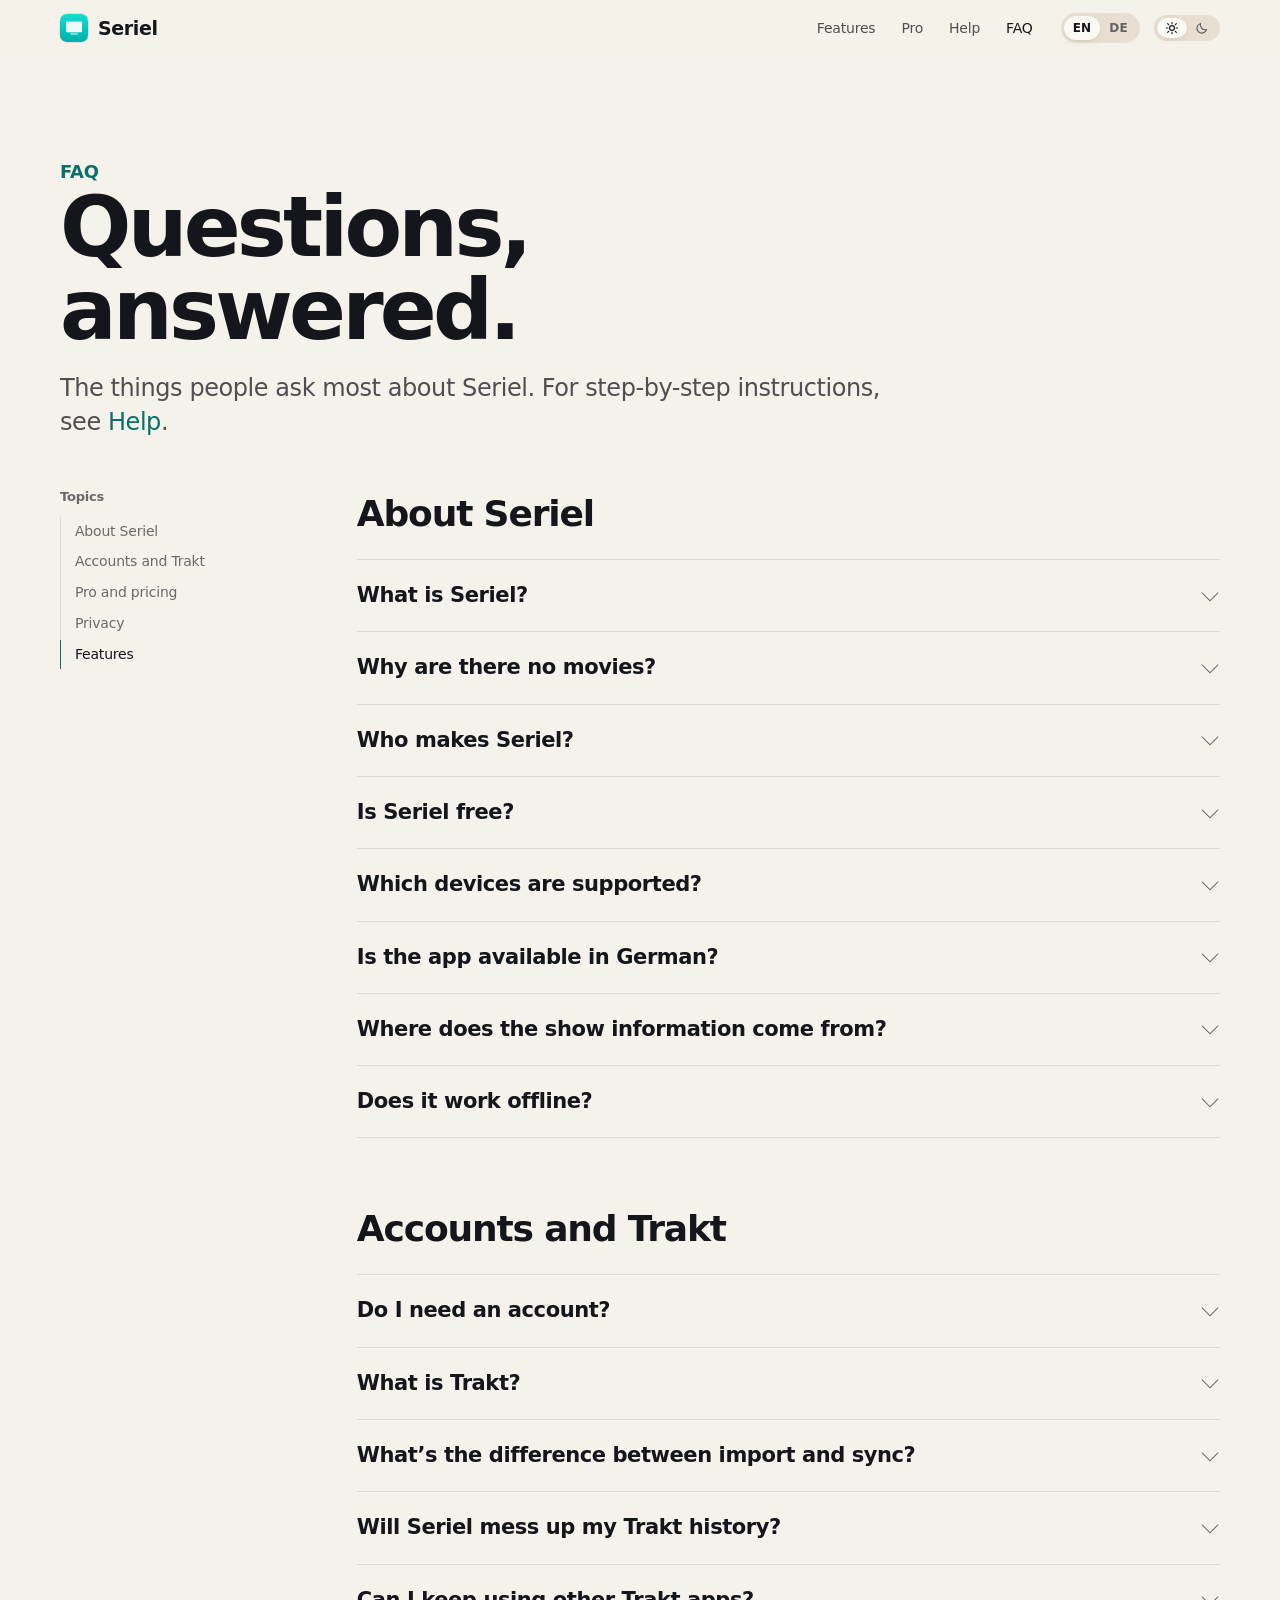
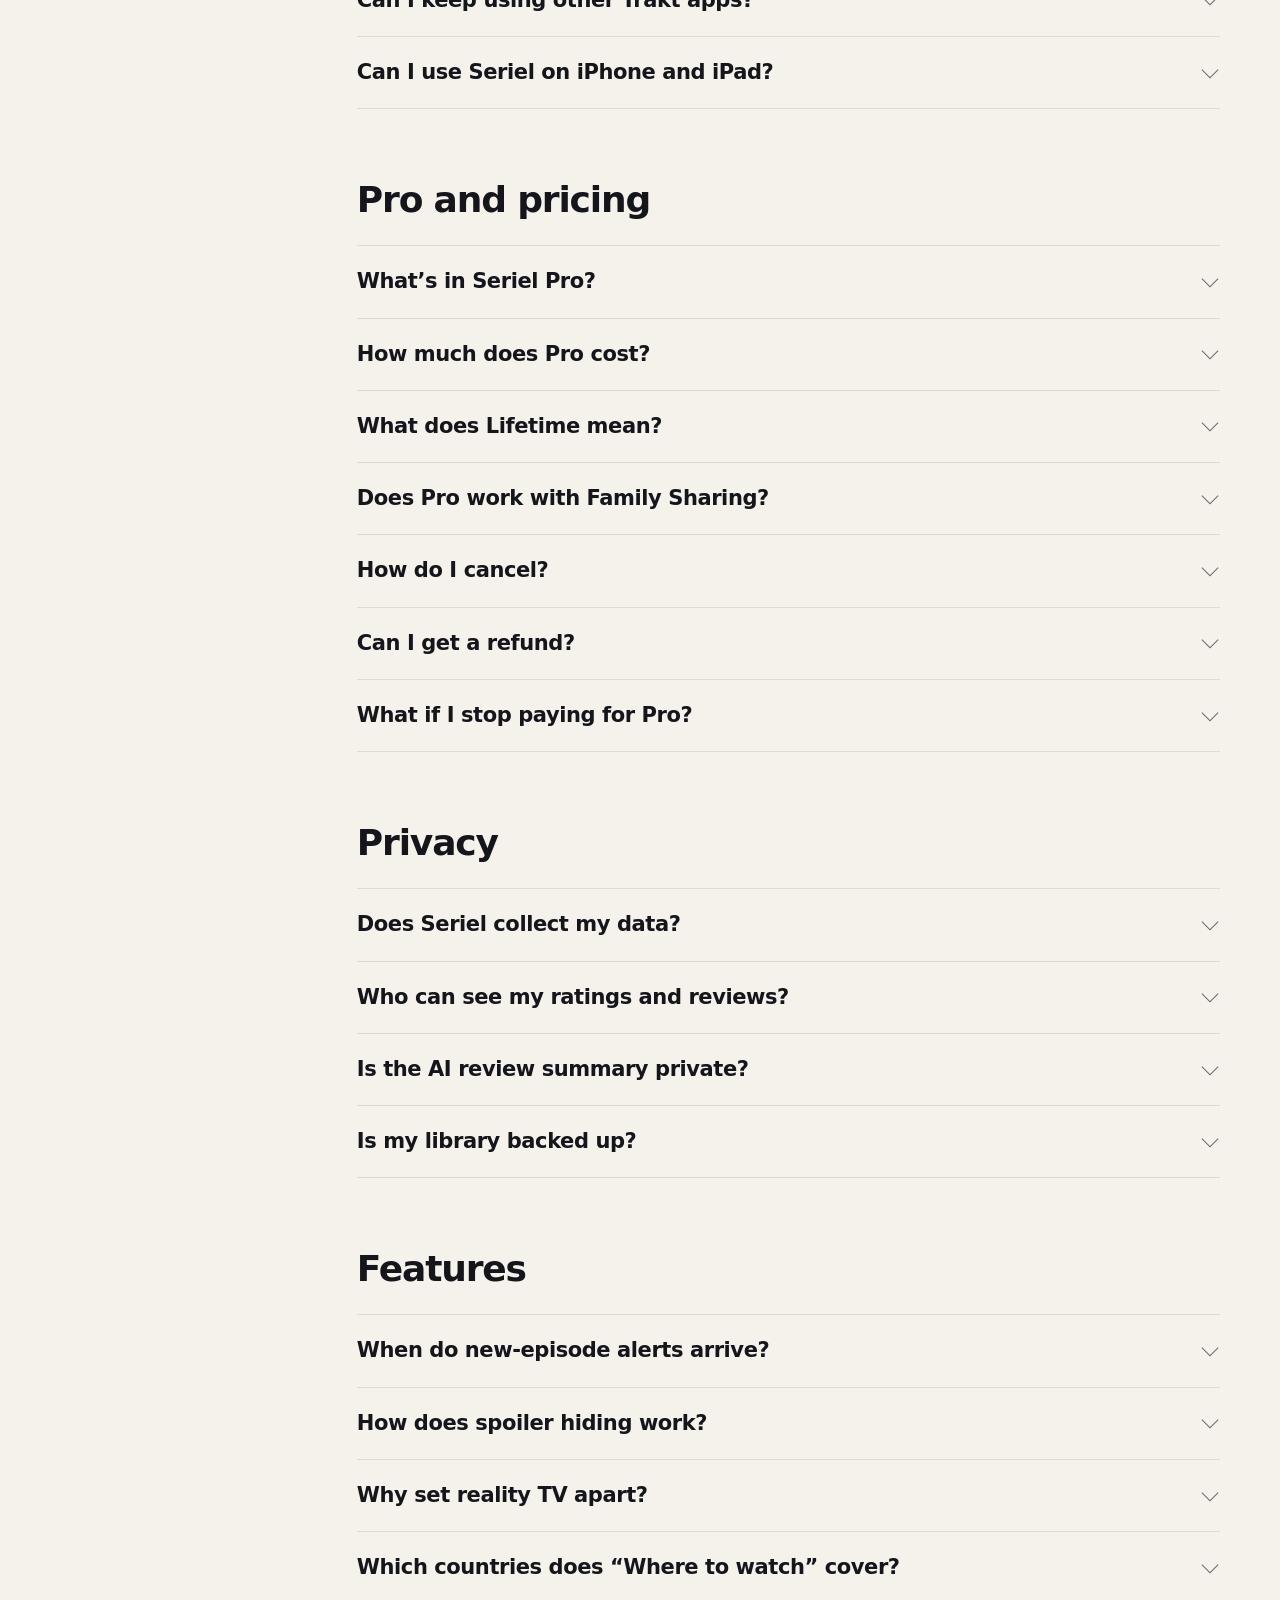
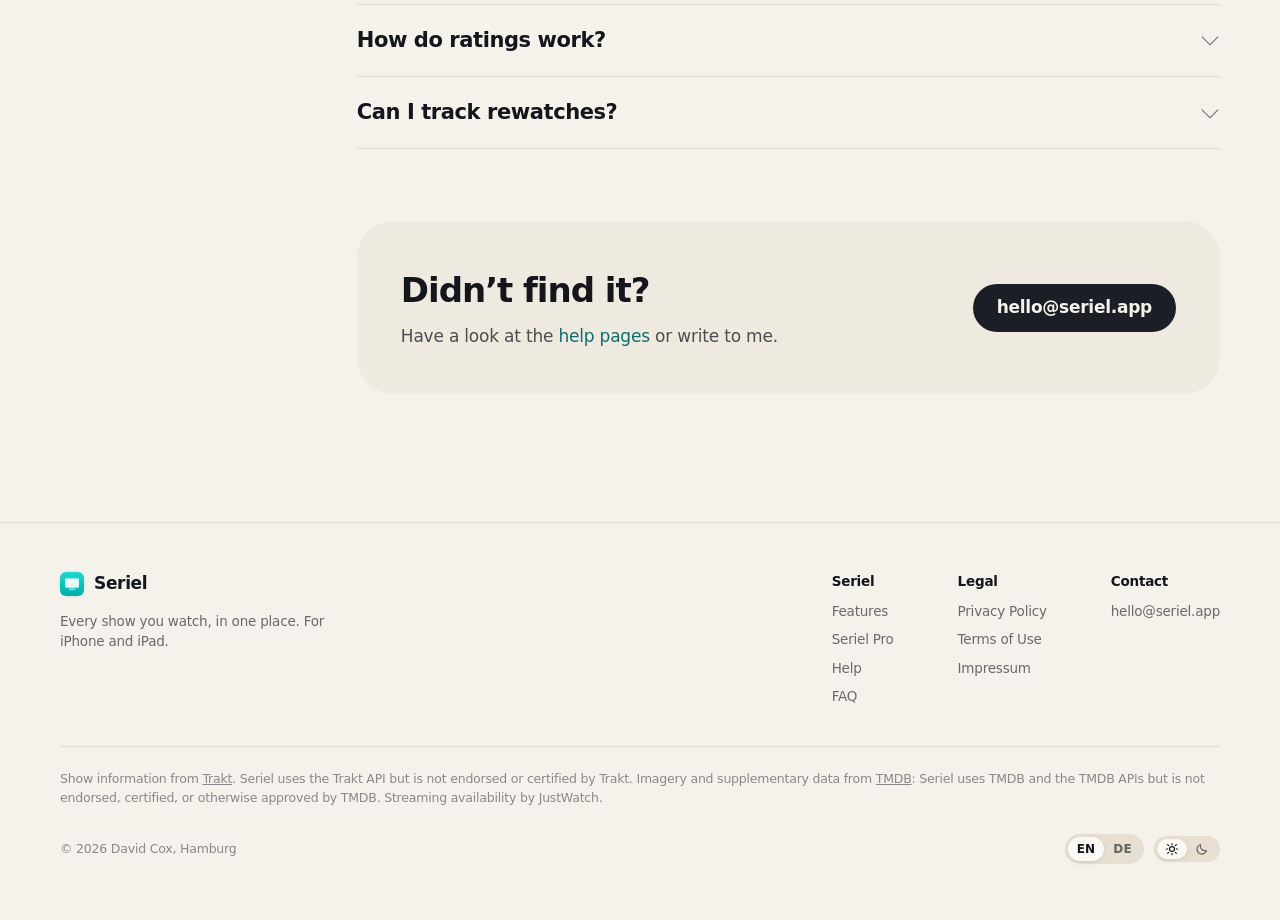
==== commit ea081efe: "Speak as the developer where the site talks about its maker Seriel is made by one person, but the si" ====
--- a/faq/index.html
+++ b/faq/index.html
@@ -123,17 +123,17 @@
             <div class="answer">
               <p lang="en">Because Seriel is built around how TV works. A show stays with you for months or years: episodes arrive week by week, you stop halfway through a season, you wait for it to come back. Today, Schedule, Library and your alerts are all shaped around that rhythm.</p>
               <p lang="en">A film is one evening with a beginning and an end. Fitting films into those screens would make every one of them a little worse at its job, so Seriel does one thing and does it properly: TV.</p>
-              <p lang="en">For films, there&rsquo;s <a href="https://ciniel.app" rel="noopener">Ciniel</a>, a film journal for iPhone from the same maker.</p>
+              <p lang="en">For films, there&rsquo;s <a href="https://ciniel.app" rel="noopener">Ciniel</a>, my film journal for iPhone.</p>
               <p lang="de">Weil Seriel darauf gebaut ist, wie Serien funktionieren. Eine Serie begleitet dich über Monate oder Jahre: Folgen kommen Woche für Woche, du hörst mitten in einer Staffel auf, du wartest, bis sie zurückkommt. Heute, Programm, Bibliothek und deine Mitteilungen sind genau auf diesen Rhythmus ausgelegt.</p>
               <p lang="de">Ein Film ist ein Abend mit Anfang und Ende. Filme in diese Ansichten zu packen, würde jede davon ein bisschen schlechter machen. Deshalb macht Seriel eine Sache, und die richtig: Serien.</p>
-              <p lang="de">Für Filme gibt es <a href="https://ciniel.app" rel="noopener">Ciniel</a>, ein Filmtagebuch fürs iPhone vom selben Entwickler.</p>
+              <p lang="de">Für Filme gibt es <a href="https://ciniel.app" rel="noopener">Ciniel</a>, mein Filmtagebuch fürs iPhone.</p>
             </div>
           </details>
           <details id="who">
             <summary><span lang="en">Who makes Seriel?</span><span lang="de">Wer macht Seriel?</span></summary>
             <div class="answer">
-              <p lang="en">One independent developer in Hamburg, Germany. There are no investors and no advertising; the app is funded by people who choose Seriel Pro.</p>
-              <p lang="de">Ein unabhängiger Entwickler in Hamburg. Es gibt keine Investoren und keine Werbung; die App wird von denen getragen, die sich für Seriel Pro entscheiden.</p>
+              <p lang="en">I do: an independent developer in Hamburg, Germany. There are no investors and no advertising; Seriel is funded by the people who choose Seriel Pro.</p>
+              <p lang="de">Ich, ein unabhängiger Entwickler aus Hamburg. Es gibt keine Investoren und keine Werbung; Seriel wird von denen getragen, die sich für Seriel Pro entscheiden.</p>
             </div>
           </details>
           <details id="free">
@@ -153,8 +153,8 @@
           <details id="language">
             <summary><span lang="en">Is the app available in German?</span><span lang="de">Gibt es die App auf Deutsch?</span></summary>
             <div class="answer">
-              <p lang="en">Not yet. The app, and the show information it gets from Trakt, is currently in English. Artwork such as title logos follows your device&rsquo;s language where TMDB has it.</p>
-              <p lang="de">Noch nicht. Die App und die Serieninformationen von Trakt sind derzeit auf Englisch. Bilder wie Titel-Logos folgen der Sprache deines Geräts, soweit TMDB sie hat.</p>
+              <p lang="en">Yes. Seriel follows your device&rsquo;s language and comes in English and German. Show and episode titles and synopses come from Trakt and are mostly in English. Artwork such as title logos follows your device&rsquo;s language where TMDB has it.</p>
+              <p lang="de">Ja. Seriel richtet sich nach der Sprache deines Geräts und gibt es auf Deutsch und Englisch. Serien- und Folgentitel sowie Inhaltsangaben kommen von Trakt und sind meist auf Englisch. Bilder wie Titel-Logos folgen der Sprache deines Geräts, soweit TMDB sie hat.</p>
             </div>
           </details>
           <details id="sources">
@@ -230,8 +230,8 @@
           <details id="pro-what">
             <summary><span lang="en">What&rsquo;s in Seriel Pro?</span><span lang="de">Was steckt in Seriel Pro?</span></summary>
             <div class="answer">
-              <p lang="en">Unlimited shows in live sync, two-way Trakt sync, alerts for every show, where to watch for your country, spoiler hiding and a separate section for reality TV.</p>
-              <p lang="de">Unbegrenzt viele aktive Serien, Trakt-Sync in beide Richtungen, Mitteilungen für jede Serie, Streaming-Verfügbarkeit für dein Land, Spoilerschutz und ein eigener Bereich für Reality-TV.</p>
+              <p lang="en">Unlimited shows in live sync, two-way Trakt sync, alerts for every show, where to watch for your country, spoiler hiding, rewatches and a separate section for reality TV.</p>
+              <p lang="de">Unbegrenzt viele aktive Serien, Trakt-Sync in beide Richtungen, Mitteilungen für jede Serie, Streaming-Verfügbarkeit für dein Land, Spoilerschutz, erneutes Anschauen und ein eigener Bereich für Reality-TV.</p>
             </div>
           </details>
           <details id="price">
@@ -272,8 +272,8 @@
           <details id="after-pro">
             <summary><span lang="en">What if I stop paying for Pro?</span><span lang="de">Was, wenn ich Pro nicht mehr bezahle?</span></summary>
             <div class="answer">
-              <p lang="en">You keep everything. Your library stays as it is, up to ten shows stay live and the rest are paused rather than removed. Trakt sync pauses until you come back.</p>
-              <p lang="de">Du behältst alles. Deine Bibliothek bleibt, wie sie ist, bis zu zehn Serien bleiben aktiv und der Rest wird pausiert statt gelöscht. Der Trakt-Sync pausiert, bis du zurückkommst.</p>
+              <p lang="en">You keep everything. Your library stays as it is, up to ten shows stay live and the rest are paused rather than removed. Trakt sync and rewatches pause until you come back.</p>
+              <p lang="de">Du behältst alles. Deine Bibliothek bleibt, wie sie ist, bis zu zehn Serien bleiben aktiv und der Rest wird pausiert statt gelöscht. Der Trakt-Sync und erneutes Anschauen pausieren, bis du zurückkommst.</p>
             </div>
           </details>
         </div>
@@ -329,21 +329,21 @@
             <summary><span lang="en">How does spoiler hiding work?</span><span lang="de">Wie funktioniert der Spoilerschutz?</span></summary>
             <div class="answer">
               <p lang="en">With Hide spoilers on (Pro), stills of unwatched episodes are blurred, their titles are held back and their descriptions covered, until you&rsquo;ve watched them. Synopses of seasons ahead of you are covered too. Tap to reveal anything.</p>
-              <p lang="de">Mit Hide spoilers (Pro) werden Standbilder ungesehener Folgen unscharf, ihre Titel zurückgehalten und Beschreibungen verdeckt, bis du sie gesehen hast. Auch Inhaltsangaben späterer Staffeln sind verdeckt. Ein Tipp zeigt alles.</p>
+              <p lang="de">Mit &bdquo;Spoiler ausblenden&ldquo; (Pro) werden Standbilder ungesehener Folgen unscharf, ihre Titel zurückgehalten und Beschreibungen verdeckt, bis du sie gesehen hast. Auch Inhaltsangaben späterer Staffeln sind verdeckt. Ein Tipp zeigt alles.</p>
             </div>
           </details>
           <details id="reality">
             <summary><span lang="en">Why set reality TV apart?</span><span lang="de">Warum Reality-TV getrennt halten?</span></summary>
             <div class="answer">
               <p lang="en">Some people like their reality shows out of the same list as their dramas. With Set reality apart (Pro), reality shows leave Today, Schedule and Library and live in their own section, reached from a card on Today. You still get every new episode.</p>
-              <p lang="de">Manche möchten ihre Reality-Shows nicht in derselben Liste wie ihre Dramen. Mit Set reality apart (Pro) verlassen Reality-Shows Today, Schedule und Library und bekommen einen eigenen Bereich, erreichbar über eine Karte auf Today. Neue Folgen verpasst du trotzdem nicht.</p>
+              <p lang="de">Manche möchten ihre Reality-Shows nicht in derselben Liste wie ihre Dramen. Mit &bdquo;Reality für sich&ldquo; (Pro) verlassen Reality-Shows Heute, Programm und Bibliothek und bekommen einen eigenen Bereich, erreichbar über eine Karte in Heute. Neue Folgen verpasst du trotzdem nicht.</p>
             </div>
           </details>
           <details id="where">
-            <summary><span lang="en">Which countries does &ldquo;Where to watch&rdquo; cover?</span><span lang="de">Für welche Länder gibt es &bdquo;Where to watch&rdquo;?</span></summary>
+            <summary><span lang="en">Which countries does &ldquo;Where to watch&rdquo; cover?</span><span lang="de">Für welche Länder gibt es &bdquo;Wo läuft es?&ldquo;</span></summary>
             <div class="answer">
               <p lang="en">Every country JustWatch covers, which includes Germany, Austria, Switzerland, the UK, the US and many more. Seriel uses your device&rsquo;s region, and you can change it in Settings.</p>
-              <p lang="de">Alle Länder, die JustWatch abdeckt, darunter Deutschland, Österreich, die Schweiz, Großbritannien, die USA und viele weitere. Seriel nutzt die Region deines Geräts; du kannst sie in Settings ändern.</p>
+              <p lang="de">Alle Länder, die JustWatch abdeckt, darunter Deutschland, Österreich, die Schweiz, Großbritannien, die USA und viele weitere. Seriel nutzt die Region deines Geräts; du kannst sie in den Einstellungen ändern.</p>
             </div>
           </details>
           <details id="ratings">
@@ -356,8 +356,8 @@
           <details id="rewatches">
             <summary><span lang="en">Can I track rewatches?</span><span lang="de">Kann ich erneutes Anschauen festhalten?</span></summary>
             <div class="answer">
-              <p lang="en">Yes. Start a rewatch on a finished show and every episode keeps each time you saw it, with its own date.</p>
-              <p lang="de">Ja. Starte bei einer beendeten Serie ein erneutes Anschauen, und jede Folge behält jedes Mal mit eigenem Datum.</p>
+              <p lang="en">Yes. Start a rewatch on a finished show and every episode keeps each time you saw it, with its own date. Rewatches are part of Seriel Pro.</p>
+              <p lang="de">Ja. Tippe bei einer beendeten Serie auf &bdquo;Nochmal schauen&ldquo;, und jede Folge behält jedes Anschauen mit eigenem Datum. Erneutes Anschauen gehört zu Seriel Pro.</p>
             </div>
           </details>
         </div>
@@ -366,7 +366,7 @@
       <section class="contact-card">
         <div>
           <h2><span lang="en">Didn&rsquo;t find it?</span><span lang="de">Nicht gefunden?</span></h2>
-          <p><span lang="en">Have a look at the <a class="text-link" href="/help/">help pages</a> or write to us.</span><span lang="de">Schau in die <a class="text-link" href="/help/">Hilfe</a> oder schreib uns.</span></p>
+          <p><span lang="en">Have a look at the <a class="text-link" href="/help/">help pages</a> or write to me.</span><span lang="de">Schau in die <a class="text-link" href="/help/">Hilfe</a> oder schreib mir.</span></p>
         </div>
         <a class="btn btn-ink" href="mailto:hello@seriel.app">hello@seriel.app</a>
       </section>
